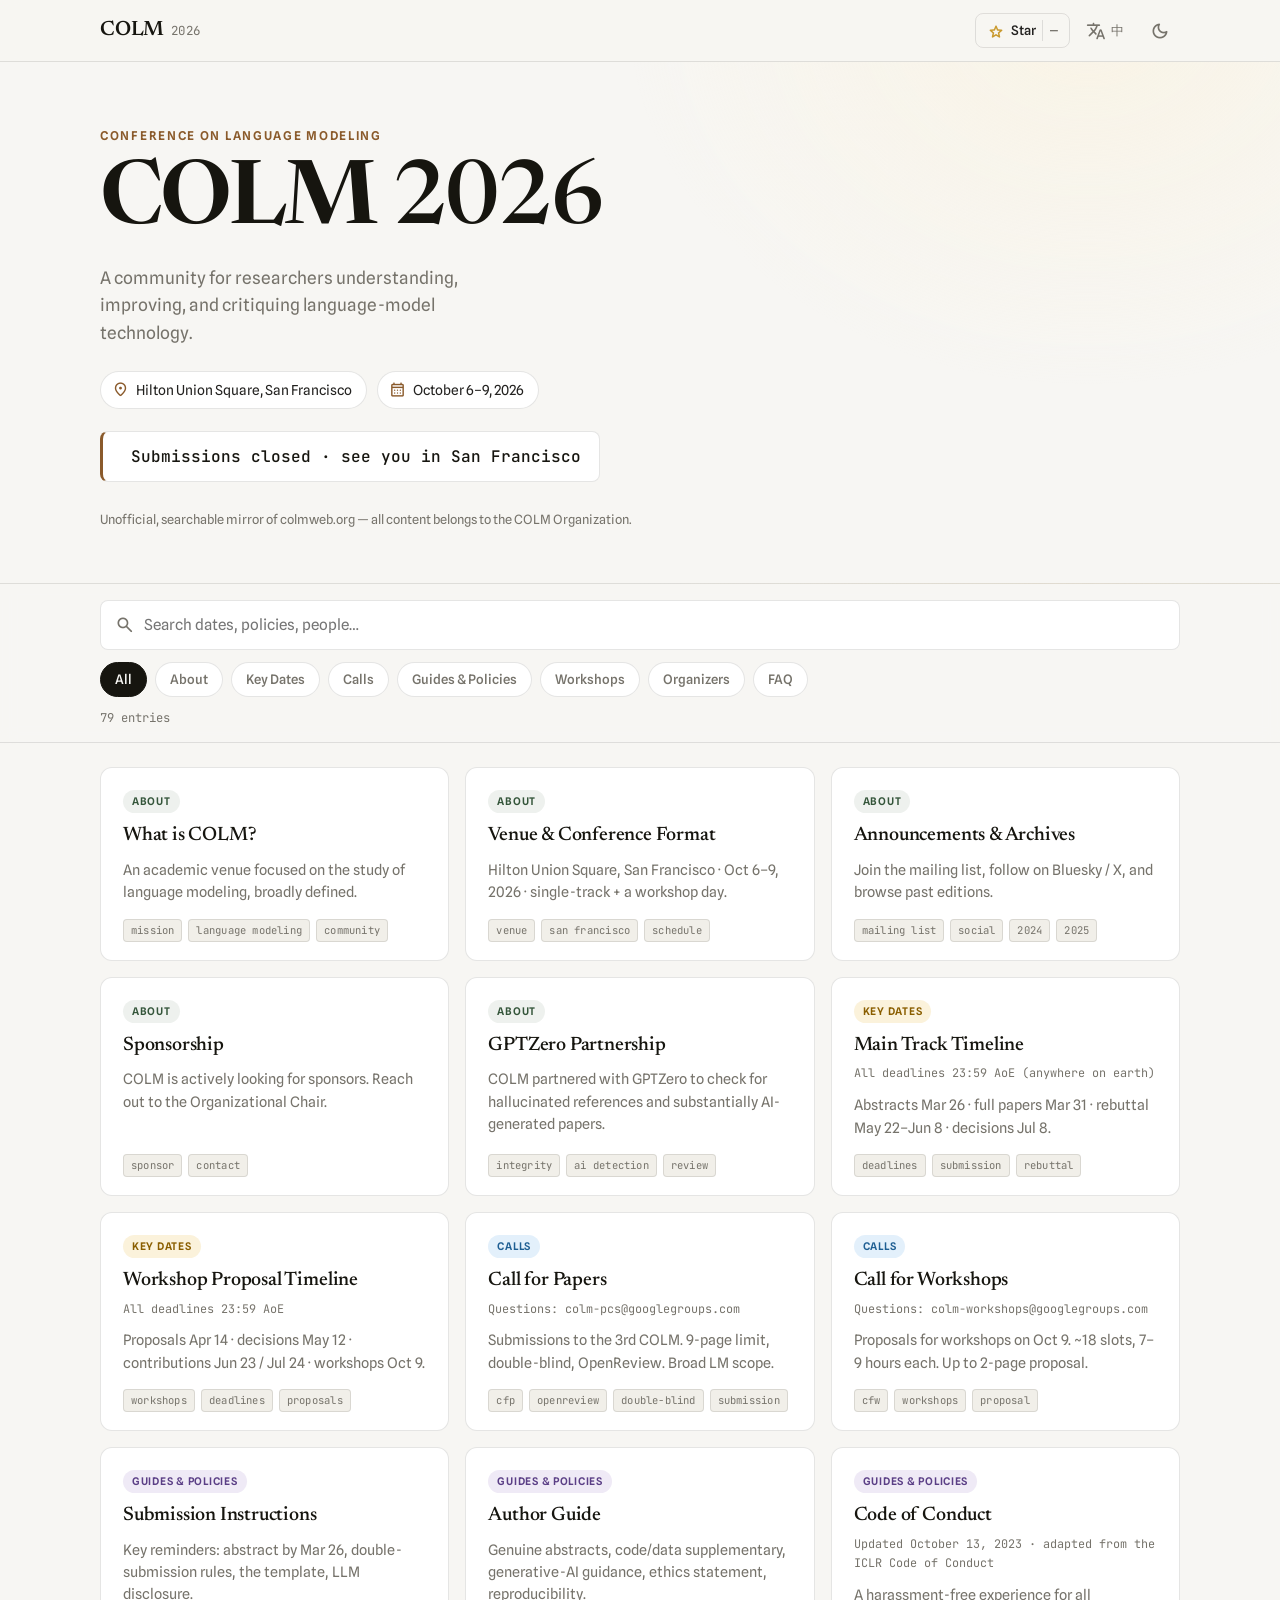
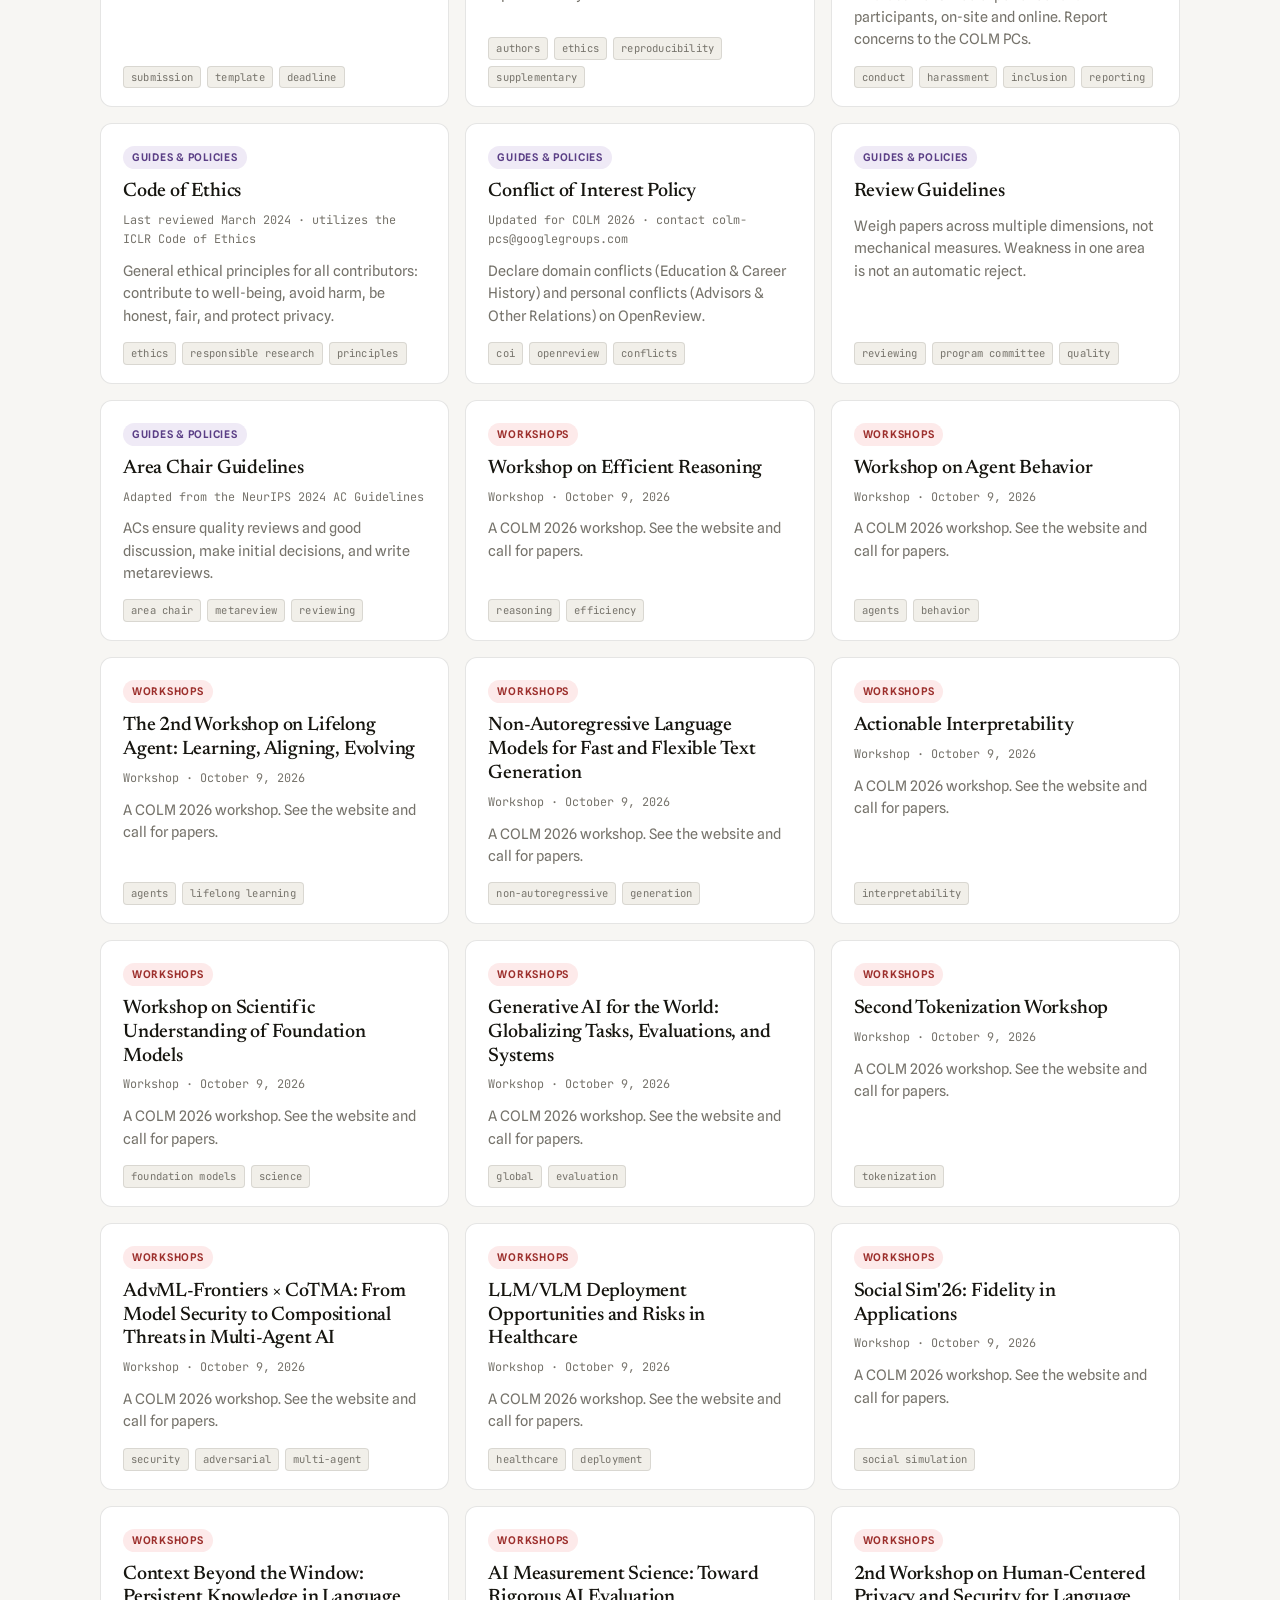
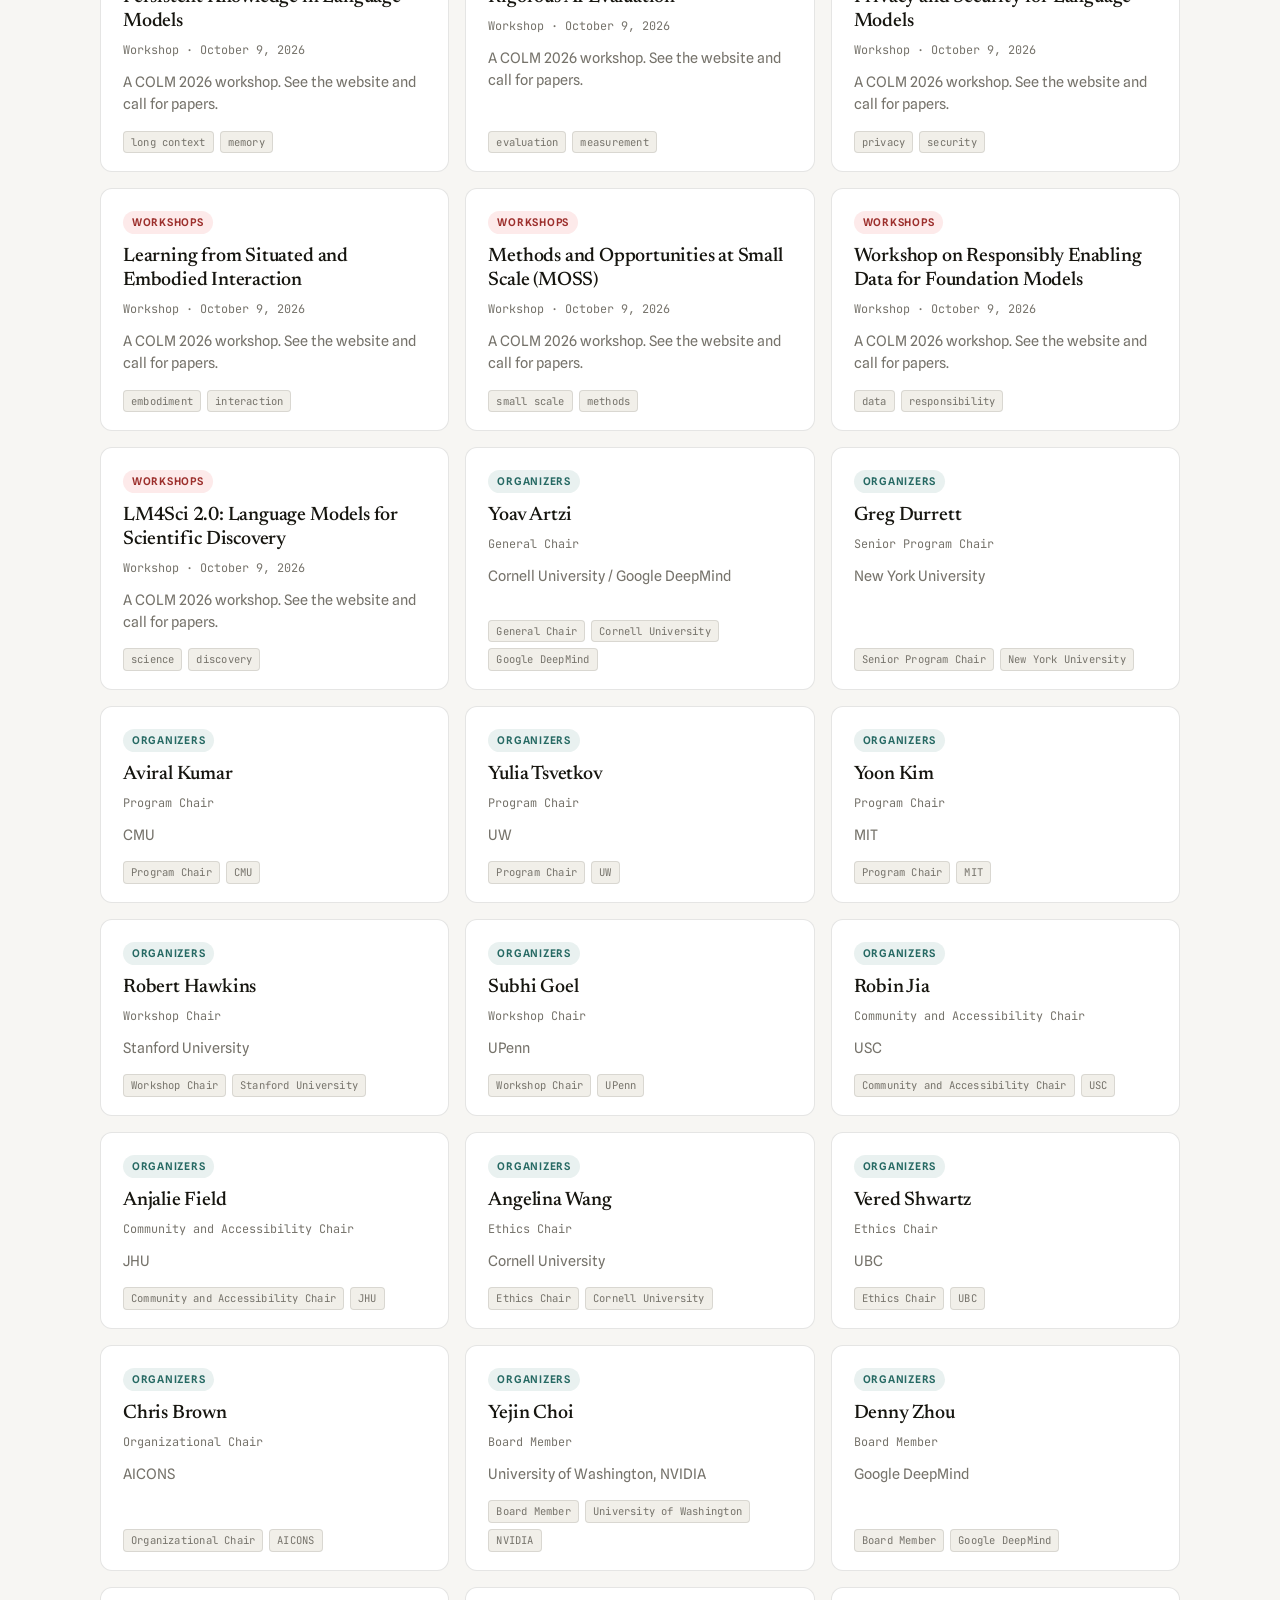
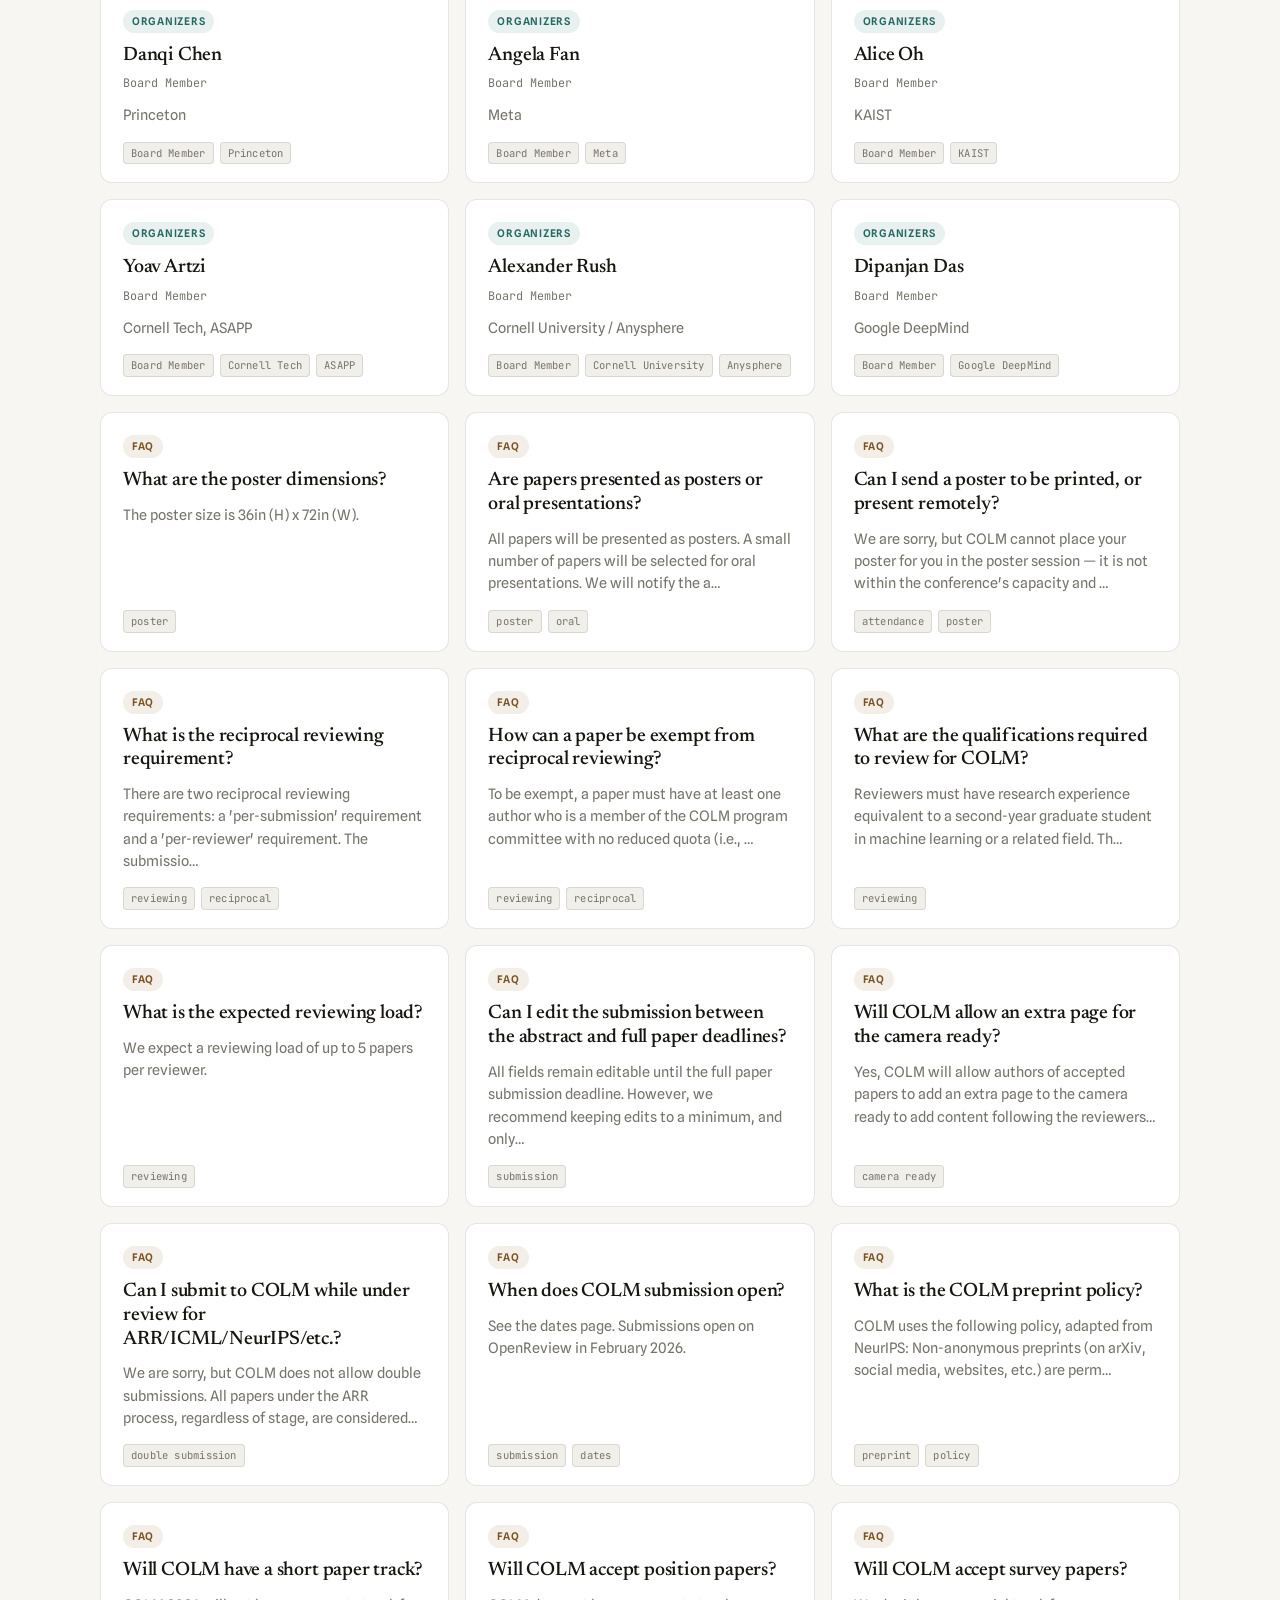
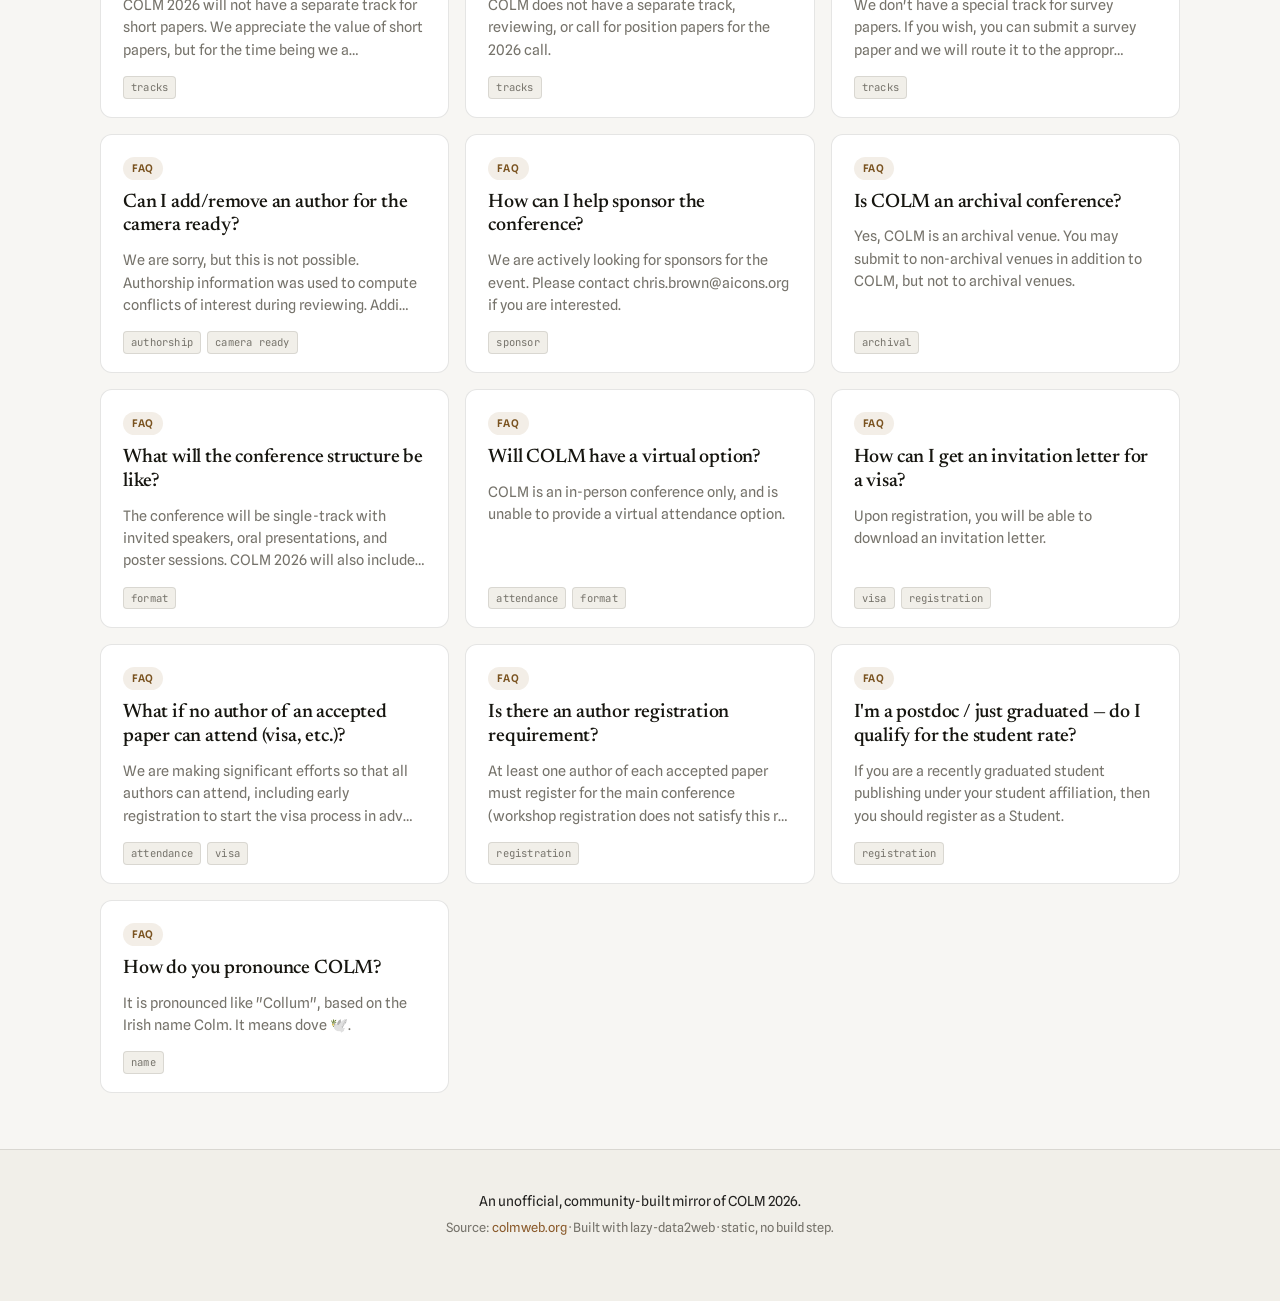
==== archive/v1/index.html @ 0e15aae6 "chore: archive v1 (gallery layout) to archive/v1/ Preserve the first build (card gallery + modal) un" ====
<!DOCTYPE html>
<html lang="en" data-theme="light">
<head>
  <meta charset="UTF-8" />
  <meta name="viewport" content="width=device-width, initial-scale=1.0" />

  <!-- ==== Primary meta ==== -->
  <title>COLM 2026 · Conference on Language Modeling</title>
  <meta name="description" content="An unofficial, searchable mirror of the Conference on Language Modeling (COLM 2026): key dates, call for papers & workshops, submission and review guidelines, code of conduct & ethics, organizers and board. San Francisco, October 6–9, 2026." />
  <link rel="canonical" href="https://tingwei161803.github.io/colm-info/" />
  <meta name="theme-color" content="#1b1b19" />

  <!-- ==== Open Graph ==== -->
  <meta property="og:type" content="website" />
  <meta property="og:title" content="COLM 2026 · Conference on Language Modeling" />
  <meta property="og:description" content="Searchable guide to COLM 2026 — dates, calls, guidelines, policies, workshops and people. San Francisco, Oct 6–9, 2026. (Unofficial mirror of colmweb.org.)" />
  <meta property="og:url" content="https://tingwei161803.github.io/colm-info/" />
  <meta property="og:image" content="https://tingwei161803.github.io/colm-info/assets/og-image.png" />

  <!-- ==== Twitter ==== -->
  <meta name="twitter:card" content="summary_large_image" />
  <meta name="twitter:title" content="COLM 2026 · Conference on Language Modeling" />
  <meta name="twitter:description" content="Searchable guide to COLM 2026 — dates, calls, guidelines, policies, workshops and people." />
  <meta name="twitter:image" content="https://tingwei161803.github.io/colm-info/assets/og-image.png" />

  <!-- ==== JSON-LD structured data ==== -->
  <script type="application/ld+json">
  {
    "@context": "https://schema.org",
    "@type": "Event",
    "name": "Conference on Language Modeling 2026 (COLM 2026)",
    "description": "Academic venue focused on the study of language modeling, broadly defined.",
    "startDate": "2026-10-06",
    "endDate": "2026-10-09",
    "eventAttendanceMode": "https://schema.org/OfflineEventAttendanceMode",
    "eventStatus": "https://schema.org/EventScheduled",
    "location": {
      "@type": "Place",
      "name": "Hilton Union Square",
      "address": "San Francisco, USA"
    },
    "url": "https://colmweb.org/",
    "sameAs": "https://colmweb.org/"
  }
  </script>

  <!-- ==== Fonts (CDN, no local files) — editorial serif + clean sans + mono ==== -->
  <link rel="preconnect" href="https://fonts.googleapis.com" />
  <link rel="preconnect" href="https://fonts.gstatic.com" crossorigin />
  <link href="https://fonts.googleapis.com/css2?family=Newsreader:ital,opsz,wght@0,6..72,400..600;1,6..72,400..500&family=Spline+Sans:wght@400;500;600&family=JetBrains+Mono:wght@400;500&display=swap" rel="stylesheet" />
  <link href="https://fonts.googleapis.com/css2?family=Material+Symbols+Rounded:opsz,wght,FILL,GRAD@24,400,0,0&display=swap" rel="stylesheet" />

  <link rel="stylesheet" href="assets/styles.css" />
</head>
<body>
  <!-- ==== App bar ==== -->
  <header class="appbar">
    <div class="appbar__inner">
      <a class="brand" href="#" aria-label="COLM 2026 home">
        <span class="brand__mark">COLM</span>
        <span class="brand__year">2026</span>
      </a>

      <div class="appbar__actions">
        <a class="gh-star" id="ghStar" href="https://github.com/tingwei161803/colm-info" target="_blank" rel="noopener"
           data-repo="tingwei161803/colm-info" aria-label="Star this project on GitHub">
          <span class="material-symbols-rounded">star</span>
          <span class="gh-star__label">Star</span>
          <span class="gh-star__count" id="ghStarCount">—</span>
        </a>

        <button class="icon-btn" id="langToggle" type="button"
                title="Language" aria-label="Toggle language / 切換語言">
          <span class="material-symbols-rounded">translate</span>
          <span class="icon-btn__txt" id="langLabel">中</span>
        </button>

        <button class="icon-btn" id="themeToggle" type="button"
                title="Theme" aria-label="Toggle theme / 切換深淺色">
          <span class="material-symbols-rounded" id="themeIcon">dark_mode</span>
        </button>
      </div>
    </div>
  </header>

  <!-- ==== Hero ==== -->
  <section class="hero">
    <div class="hero__inner">
      <p class="hero__eyebrow" data-i18n="hero.eyebrow">Conference on Language Modeling</p>
      <h1 class="hero__title"><span class="hero__title-colm">COLM</span> 2026</h1>
      <p class="hero__sub" data-i18n="hero.sub">A community for researchers understanding, improving, and critiquing language-model technology.</p>
      <div class="hero__meta">
        <span class="hero__chip"><span class="material-symbols-rounded">location_on</span><span data-i18n="hero.venue">Hilton Union Square, San Francisco</span></span>
        <span class="hero__chip"><span class="material-symbols-rounded">calendar_month</span><span data-i18n="hero.dateline">October 6–9, 2026</span></span>
      </div>
      <div class="hero__countdown" id="countdown" hidden>
        <span class="hero__countdown-label" id="countdownLabel"></span>
        <span class="hero__countdown-value" id="countdownValue"></span>
      </div>
      <p class="hero__note" data-i18n="hero.note">Unofficial, searchable mirror of colmweb.org — content belongs to the COLM Organization.</p>
    </div>
  </section>

  <!-- ==== Controls: search + filter chips ==== -->
  <section class="controls">
    <div class="controls__inner">
      <div class="search">
        <span class="material-symbols-rounded search__icon">search</span>
        <input class="search__input" id="searchInput" type="search"
               autocomplete="off" aria-label="Search / 搜尋"
               data-i18n-attr="placeholder" data-i18n="search"
               placeholder="Search dates, policies, people…" />
      </div>
      <div class="chips" id="chips" role="group" aria-label="Filters / 篩選"></div>
      <p class="count" id="count" aria-live="polite"></p>
    </div>
  </section>

  <!-- ==== Card grid ==== -->
  <main class="grid" id="grid" aria-live="polite"></main>

  <!-- Empty state -->
  <p class="empty" id="empty" hidden data-i18n="empty">No results.</p>

  <!-- ==== Detail dialog ==== -->
  <dialog class="dialog" id="dialog" aria-label="Detail">
    <div class="dialog__bar">
      <button class="icon-btn" id="navPrev" type="button" aria-label="Previous / 上一個">
        <span class="material-symbols-rounded">chevron_left</span>
      </button>
      <button class="icon-btn" id="navNext" type="button" aria-label="Next / 下一個">
        <span class="material-symbols-rounded">chevron_right</span>
      </button>
      <span class="dialog__spacer"></span>
      <button class="icon-btn" id="dialogClose" type="button" aria-label="Close / 關閉">
        <span class="material-symbols-rounded">close</span>
      </button>
    </div>
    <div class="dialog__body" id="dialogBody"></div>
  </dialog>

  <!-- ==== Footer ==== -->
  <footer class="footer">
    <p class="footer__line" data-i18n="footer.tagline">An unofficial, community-built mirror of COLM 2026.</p>
    <p class="footer__line footer__muted">
      <span data-i18n="footer.source">Source</span>:
      <a href="https://colmweb.org/" target="_blank" rel="noopener">colmweb.org</a>
      · <span data-i18n="footer.built">Built with lazy-data2web · static, no build step.</span>
    </p>
  </footer>

  <!-- ==== Scripts (order matters: data first) ==== -->
  <script src="data/data.js"></script>
  <script src="assets/app.js"></script>
</body>
</html>
---- archive/v1/assets/styles.css ----
/* =========================================================================
   COLM 2026 · lazy-data2web
   Style preset: minimalist-ui (editorial, warm monochrome) over an MD3 base.
   Pure CSS, no preprocessor, no build step.
   ========================================================================= */

/* ---- Design tokens : LIGHT (warm editorial monochrome) ---- */
:root,
[data-theme="light"] {
  --bg:                 #f7f6f3;   /* warm bone canvas            */
  --bg-tint:            #f1efe9;   /* slightly deeper bands       */
  --surface:            #ffffff;   /* cards / dialogs             */
  --surface-2:          #fbfbfa;   /* nested surfaces             */
  --ink:                #232220;   /* near-black charcoal (body)  */
  --ink-strong:         #16150f;   /* headings                    */
  --muted:              #76736b;   /* secondary text              */
  --line:               rgba(20,18,12,.11);  /* hairline borders  */
  --line-strong:        rgba(20,18,12,.18);
  --accent:             #8a5a2b;   /* warm sienna — used sparingly*/

  /* spot pastels for the 7 categories (bg / text) */
  --c-about-bg:#eef1ee; --c-about-fg:#34553a;
  --c-dates-bg:#fbf2db; --c-dates-fg:#8a5e00;
  --c-calls-bg:#e3f0fb; --c-calls-fg:#1f5f93;
  --c-guides-bg:#efeaf6; --c-guides-fg:#5b3f86;
  --c-workshops-bg:#fdeaea; --c-workshops-fg:#9c2f2c;
  --c-people-bg:#e9f1f0; --c-people-fg:#266963;
  --c-faq-bg:#f3eee7; --c-faq-fg:#7a5320;

  --shadow-hover: 0 2px 10px rgba(20,18,12,.05);

  --radius-xs: 4px;
  --radius-sm: 8px;
  --radius:    12px;
  --radius-lg: 16px;

  --font-serif: "Newsreader", Georgia, "Times New Roman", serif;
  --font-sans:  "Spline Sans", -apple-system, BlinkMacSystemFont, "Helvetica Neue", system-ui, sans-serif;
  --font-mono:  "JetBrains Mono", ui-monospace, "SF Mono", Menlo, monospace;
  --maxw: 1120px;
}

/* ---- Design tokens : DARK (warm graphite) ---- */
[data-theme="dark"] {
  --bg:                 #15140f;
  --bg-tint:            #1b1a14;
  --surface:            #1e1c16;
  --surface-2:          #232117;
  --ink:                #ece7da;
  --ink-strong:         #f6f1e6;
  --muted:              #a39d8d;
  --line:               rgba(236,231,218,.13);
  --line-strong:        rgba(236,231,218,.22);
  --accent:             #d6a468;

  --c-about-bg:#22301f; --c-about-fg:#a9d4ad;
  --c-dates-bg:#322713; --c-dates-fg:#e7c478;
  --c-calls-bg:#16293a; --c-calls-fg:#8ec5f0;
  --c-guides-bg:#272036; --c-guides-fg:#c3aae8;
  --c-workshops-bg:#3a1f1d; --c-workshops-fg:#f0a9a6;
  --c-people-bg:#16302c; --c-people-fg:#8fd5cb;
  --c-faq-bg:#2c2517; --c-faq-fg:#dfc08a;

  --shadow-hover: 0 2px 14px rgba(0,0,0,.45);
}

/* ---- Reset / base ---- */
* { box-sizing: border-box; }
html { scroll-behavior: smooth; -webkit-text-size-adjust: 100%; }
body {
  margin: 0;
  font-family: var(--font-sans);
  font-size: 16px;
  line-height: 1.6;
  background: var(--bg);
  color: var(--ink);
  -webkit-font-smoothing: antialiased;
  text-rendering: optimizeLegibility;
  transition: background .25s ease, color .25s ease;
}
a { color: inherit; text-decoration: none; }
::selection { background: var(--c-dates-bg); color: var(--ink-strong); }
.material-symbols-rounded {
  font-variation-settings: "FILL" 0, "wght" 400, "GRAD" 0, "opsz" 24;
  line-height: 1;
  user-select: none;
}

/* ---- App bar ---- */
.appbar {
  position: sticky;
  top: 0;
  z-index: 30;
  background: color-mix(in srgb, var(--bg) 86%, transparent);
  backdrop-filter: saturate(180%) blur(10px);
  -webkit-backdrop-filter: saturate(180%) blur(10px);
  border-bottom: 1px solid var(--line);
}
.appbar__inner {
  max-width: var(--maxw);
  margin: 0 auto;
  padding: 12px 20px;
  display: flex;
  align-items: center;
  gap: 12px;
}
.brand {
  display: flex;
  align-items: baseline;
  gap: 7px;
  min-width: 0;
  overflow: hidden;
}
.brand__mark {
  font-family: var(--font-serif);
  font-weight: 600;
  font-size: 1.3rem;
  letter-spacing: -.01em;
  color: var(--ink-strong);
}
.brand__year {
  font-family: var(--font-mono);
  font-size: .78rem;
  color: var(--muted);
  letter-spacing: .02em;
}
.appbar__actions {
  margin-left: auto;
  display: flex;
  align-items: center;
  gap: 6px;
  flex: 0 0 auto;
}

/* ---- Icon button ---- */
.icon-btn {
  display: inline-flex;
  align-items: center;
  gap: 5px;
  border: 1px solid transparent;
  background: transparent;
  color: var(--muted);
  border-radius: var(--radius-sm);
  padding: 7px 9px;
  cursor: pointer;
  font: inherit;
  transition: background .15s, color .15s, border-color .15s;
}
.icon-btn:hover { background: var(--bg-tint); color: var(--ink-strong); border-color: var(--line); }
.icon-btn .material-symbols-rounded { font-size: 20px; }
.icon-btn__txt { font-size: .82rem; font-weight: 500; }

/* ---- GitHub star button ---- */
.gh-star {
  display: inline-flex;
  align-items: center;
  gap: 6px;
  padding: 6px 11px;
  border: 1px solid var(--line);
  border-radius: var(--radius-sm);
  font-size: .82rem;
  font-weight: 500;
  color: var(--ink);
  transition: background .15s, border-color .15s;
}
.gh-star:hover { background: var(--bg-tint); border-color: var(--line-strong); }
.gh-star .material-symbols-rounded { color: #c99a2e; font-size: 18px; }
.gh-star__count {
  padding-left: 7px;
  border-left: 1px solid var(--line);
  color: var(--muted);
  font-family: var(--font-mono);
  font-variant-numeric: tabular-nums;
}

/* ---- Hero ---- */
.hero {
  border-bottom: 1px solid var(--line);
  background:
    radial-gradient(60% 120% at 85% -10%, color-mix(in srgb, var(--c-dates-bg) 55%, transparent), transparent 60%),
    var(--bg);
}
.hero__inner {
  max-width: var(--maxw);
  margin: 0 auto;
  padding: 64px 20px 52px;
}
.hero__eyebrow {
  margin: 0 0 14px;
  font-size: .76rem;
  font-weight: 600;
  letter-spacing: .14em;
  text-transform: uppercase;
  color: var(--accent);
}
.hero__title {
  margin: 0;
  font-family: var(--font-serif);
  font-weight: 500;
  font-size: clamp(3rem, 9vw, 5.5rem);
  line-height: .98;
  letter-spacing: -.03em;
  color: var(--ink-strong);
}
.hero__title-colm { font-weight: 600; }
.hero__sub {
  margin: 18px 0 0;
  max-width: 40ch;
  font-size: 1.08rem;
  color: var(--muted);
}
.hero__meta {
  margin-top: 24px;
  display: flex;
  flex-wrap: wrap;
  gap: 10px;
}
.hero__chip {
  display: inline-flex;
  align-items: center;
  gap: 7px;
  padding: 7px 14px 7px 11px;
  border: 1px solid var(--line);
  border-radius: 999px;
  background: var(--surface);
  font-size: .86rem;
  color: var(--ink);
}
.hero__chip .material-symbols-rounded { font-size: 17px; color: var(--accent); }
.hero__countdown {
  margin-top: 22px;
  display: inline-flex;
  align-items: baseline;
  gap: 10px;
  padding: 12px 18px;
  border: 1px solid var(--line);
  border-left: 3px solid var(--accent);
  border-radius: var(--radius-sm);
  background: var(--surface);
}
.hero__countdown-label {
  font-size: .78rem;
  letter-spacing: .04em;
  text-transform: uppercase;
  color: var(--muted);
}
.hero__countdown-value {
  font-family: var(--font-mono);
  font-size: 1rem;
  font-weight: 500;
  color: var(--ink-strong);
}
.hero__note {
  margin: 28px 0 0;
  font-size: .8rem;
  color: var(--muted);
}

/* ---- Controls : search + chips ---- */
.controls {
  position: sticky;
  top: 57px;
  z-index: 20;
  background: color-mix(in srgb, var(--bg) 92%, transparent);
  backdrop-filter: blur(8px);
  -webkit-backdrop-filter: blur(8px);
  border-bottom: 1px solid var(--line);
}
.controls__inner {
  max-width: var(--maxw);
  margin: 0 auto;
  padding: 16px 20px 14px;
  display: flex;
  flex-direction: column;
  gap: 12px;
}
.search {
  display: flex;
  align-items: center;
  gap: 9px;
  background: var(--surface);
  border: 1px solid var(--line);
  border-radius: var(--radius-sm);
  padding: 0 14px;
  transition: border-color .15s;
}
.search:focus-within { border-color: var(--line-strong); }
.search__icon { color: var(--muted); font-size: 20px; }
.search__input {
  flex: 1;
  border: none;
  background: transparent;
  color: var(--ink);
  font: inherit;
  font-size: .95rem;
  padding: 12px 0;
  outline: none;
}
.chips {
  display: flex;
  flex-wrap: wrap;
  gap: 8px;
}
.chip {
  border: 1px solid var(--line);
  background: var(--surface);
  color: var(--muted);
  border-radius: 999px;
  padding: 6px 14px;
  font: inherit;
  font-size: .82rem;
  font-weight: 500;
  cursor: pointer;
  white-space: nowrap;
  transition: background .15s, color .15s, border-color .15s;
}
.chip:hover { color: var(--ink-strong); border-color: var(--line-strong); }
.chip[aria-pressed="true"] {
  background: var(--ink-strong);
  color: var(--bg);
  border-color: var(--ink-strong);
}
.count {
  margin: 0;
  font-family: var(--font-mono);
  font-size: .76rem;
  color: var(--muted);
}

/* ---- Card grid ---- */
.grid {
  max-width: var(--maxw);
  margin: 0 auto;
  padding: 24px 20px 56px;
  display: grid;
  grid-template-columns: repeat(auto-fill, minmax(290px, 1fr));
  gap: 16px;
}
.card {
  background: var(--surface);
  border: 1px solid var(--line);
  border-radius: var(--radius);
  padding: 22px 22px 18px;
  cursor: pointer;
  display: flex;
  flex-direction: column;
  gap: 11px;
  transition: box-shadow .2s ease, transform .2s ease, border-color .2s ease;
  /* scroll-entry animation */
  opacity: 0;
  transform: translateY(12px);
}
.card.is-in { opacity: 1; transform: none; }
.card:hover { box-shadow: var(--shadow-hover); border-color: var(--line-strong); }
.card:focus-visible { outline: 2px solid var(--accent); outline-offset: 2px; }

.card__cat {
  display: inline-flex;
  align-self: flex-start;
  font-size: .66rem;
  font-weight: 600;
  letter-spacing: .07em;
  text-transform: uppercase;
  padding: 3px 9px;
  border-radius: 999px;
}
.card__title {
  margin: 0;
  font-family: var(--font-serif);
  font-size: 1.22rem;
  font-weight: 540;
  line-height: 1.22;
  letter-spacing: -.01em;
  color: var(--ink-strong);
}
.card__meta {
  margin: -4px 0 0;
  font-family: var(--font-mono);
  font-size: .74rem;
  color: var(--muted);
}
.card__summary {
  margin: 0;
  font-size: .9rem;
  line-height: 1.55;
  color: var(--muted);
}
.card__tags {
  margin-top: auto;
  padding-top: 4px;
  display: flex;
  flex-wrap: wrap;
  gap: 6px;
}
.tag {
  font-family: var(--font-mono);
  font-size: .66rem;
  letter-spacing: .02em;
  color: var(--muted);
  background: var(--bg-tint);
  border: 1px solid var(--line);
  padding: 2px 7px;
  border-radius: var(--radius-xs);
}

/* category accent on badge */
.cat-about    { background: var(--c-about-bg);    color: var(--c-about-fg); }
.cat-dates    { background: var(--c-dates-bg);    color: var(--c-dates-fg); }
.cat-calls    { background: var(--c-calls-bg);    color: var(--c-calls-fg); }
.cat-guides   { background: var(--c-guides-bg);   color: var(--c-guides-fg); }
.cat-workshops{ background: var(--c-workshops-bg);color: var(--c-workshops-fg); }
.cat-people   { background: var(--c-people-bg);   color: var(--c-people-fg); }
.cat-faq      { background: var(--c-faq-bg);      color: var(--c-faq-fg); }

.empty {
  text-align: center;
  color: var(--muted);
  padding: 56px 16px;
  font-style: italic;
  font-family: var(--font-serif);
}

/* ---- Dialog ---- */
.dialog {
  border: 1px solid var(--line);
  border-radius: var(--radius-lg);
  background: var(--surface);
  color: var(--ink);
  max-width: 680px;
  width: calc(100% - 32px);
  max-height: calc(100vh - 64px);
  padding: 0;
  box-shadow: 0 24px 60px rgba(20,18,12,.22);
  overflow: hidden;
}
.dialog::backdrop { background: rgba(20,18,12,.46); backdrop-filter: blur(2px); }
.dialog[open] { animation: dlg-in .22s cubic-bezier(.16,1,.3,1); }
@keyframes dlg-in { from { opacity: 0; transform: translateY(10px); } to { opacity: 1; transform: none; } }
.dialog__bar {
  display: flex;
  align-items: center;
  gap: 4px;
  padding: 10px 12px;
  border-bottom: 1px solid var(--line);
  position: sticky;
  top: 0;
  background: var(--surface);
  z-index: 2;
}
.dialog__spacer { flex: 1; }
.dialog__body {
  padding: 28px 30px 34px;
  overflow-y: auto;
  max-height: calc(100vh - 120px);
}

/* dialog content (rendered by app.js) */
.detail__cat {
  display: inline-flex;
  font-size: .66rem;
  font-weight: 600;
  letter-spacing: .07em;
  text-transform: uppercase;
  padding: 3px 9px;
  border-radius: 999px;
  margin-bottom: 14px;
}
.detail__title {
  margin: 0 0 4px;
  font-family: var(--font-serif);
  font-weight: 560;
  font-size: 1.7rem;
  line-height: 1.15;
  letter-spacing: -.02em;
  color: var(--ink-strong);
}
.detail__meta {
  margin: 0 0 18px;
  font-family: var(--font-mono);
  font-size: .8rem;
  color: var(--muted);
}
.detail__overview {
  margin: 0 0 8px;
  font-size: 1rem;
  line-height: 1.7;
  color: var(--ink);
}
.detail__section { margin-top: 22px; }
.detail__section h3 {
  margin: 0 0 8px;
  font-family: var(--font-serif);
  font-weight: 560;
  font-size: 1.12rem;
  color: var(--ink-strong);
}
.detail__section p { margin: 0 0 8px; line-height: 1.7; color: var(--ink); }
.detail__section ul,
.detail__section ol { margin: 6px 0 8px; padding-left: 22px; }
.detail__section li { margin: 5px 0; line-height: 1.6; color: var(--ink); }

/* timeline (dates) */
.timeline { list-style: none; margin: 8px 0 0; padding: 0; }
.timeline li {
  display: grid;
  grid-template-columns: minmax(150px, max-content) 1fr;
  gap: 14px;
  padding: 12px 0;
  border-top: 1px solid var(--line);
  align-items: baseline;
}
.timeline li:last-child { border-bottom: 1px solid var(--line); }
.timeline__date {
  font-family: var(--font-mono);
  font-size: .82rem;
  font-weight: 500;
  color: var(--accent);
}
.timeline__label { color: var(--ink); }
.timeline li.is-past .timeline__date { color: var(--muted); text-decoration: line-through; }
.timeline li.is-next {
  background: var(--bg-tint);
  margin: 0 -12px;
  padding: 12px;
  border-radius: var(--radius-sm);
  border-top-color: transparent;
}

/* links list */
.detail__links { margin: 22px 0 0; display: flex; flex-direction: column; gap: 8px; }
.detail__link {
  display: inline-flex;
  align-items: center;
  gap: 8px;
  padding: 10px 14px;
  border: 1px solid var(--line);
  border-radius: var(--radius-sm);
  background: var(--surface-2);
  color: var(--ink);
  font-size: .9rem;
  transition: border-color .15s, background .15s;
}
.detail__link:hover { border-color: var(--line-strong); background: var(--bg-tint); }
.detail__link .material-symbols-rounded { font-size: 18px; color: var(--accent); }
.detail__link span.detail__link-txt { flex: 1; min-width: 0; overflow: hidden; text-overflow: ellipsis; white-space: nowrap; }

.detail__note {
  margin-top: 24px;
  padding: 12px 14px;
  border-left: 3px solid var(--line-strong);
  background: var(--bg-tint);
  border-radius: 0 var(--radius-sm) var(--radius-sm) 0;
  font-size: .84rem;
  color: var(--muted);
}

/* ---- Footer ---- */
.footer {
  text-align: center;
  padding: 40px 20px 56px;
  border-top: 1px solid var(--line);
  background: var(--bg-tint);
}
.footer__line { margin: 0 0 6px; font-size: .86rem; color: var(--ink); }
.footer__muted { color: var(--muted); font-size: .8rem; }
.footer a { color: var(--accent); border-bottom: 1px solid transparent; transition: border-color .15s; }
.footer a:hover { border-bottom-color: var(--accent); }

/* ---- Reduced motion ---- */
@media (prefers-reduced-motion: reduce) {
  * { scroll-behavior: auto; }
  .card { opacity: 1; transform: none; transition: none; }
  .dialog[open] { animation: none; }
}

/* ---- Responsive ---- */
@media (max-width: 600px) {
  .hero__inner { padding: 44px 20px 40px; }
  .grid { grid-template-columns: 1fr; padding: 20px 16px 48px; }
  .gh-star__label { display: none; }
  .controls { top: 57px; }
  .dialog__body { padding: 22px 20px 28px; }
  .timeline li { grid-template-columns: 1fr; gap: 2px; }
}
@media (min-width: 1000px) {
  .grid { grid-template-columns: repeat(auto-fill, minmax(300px, 1fr)); }
}
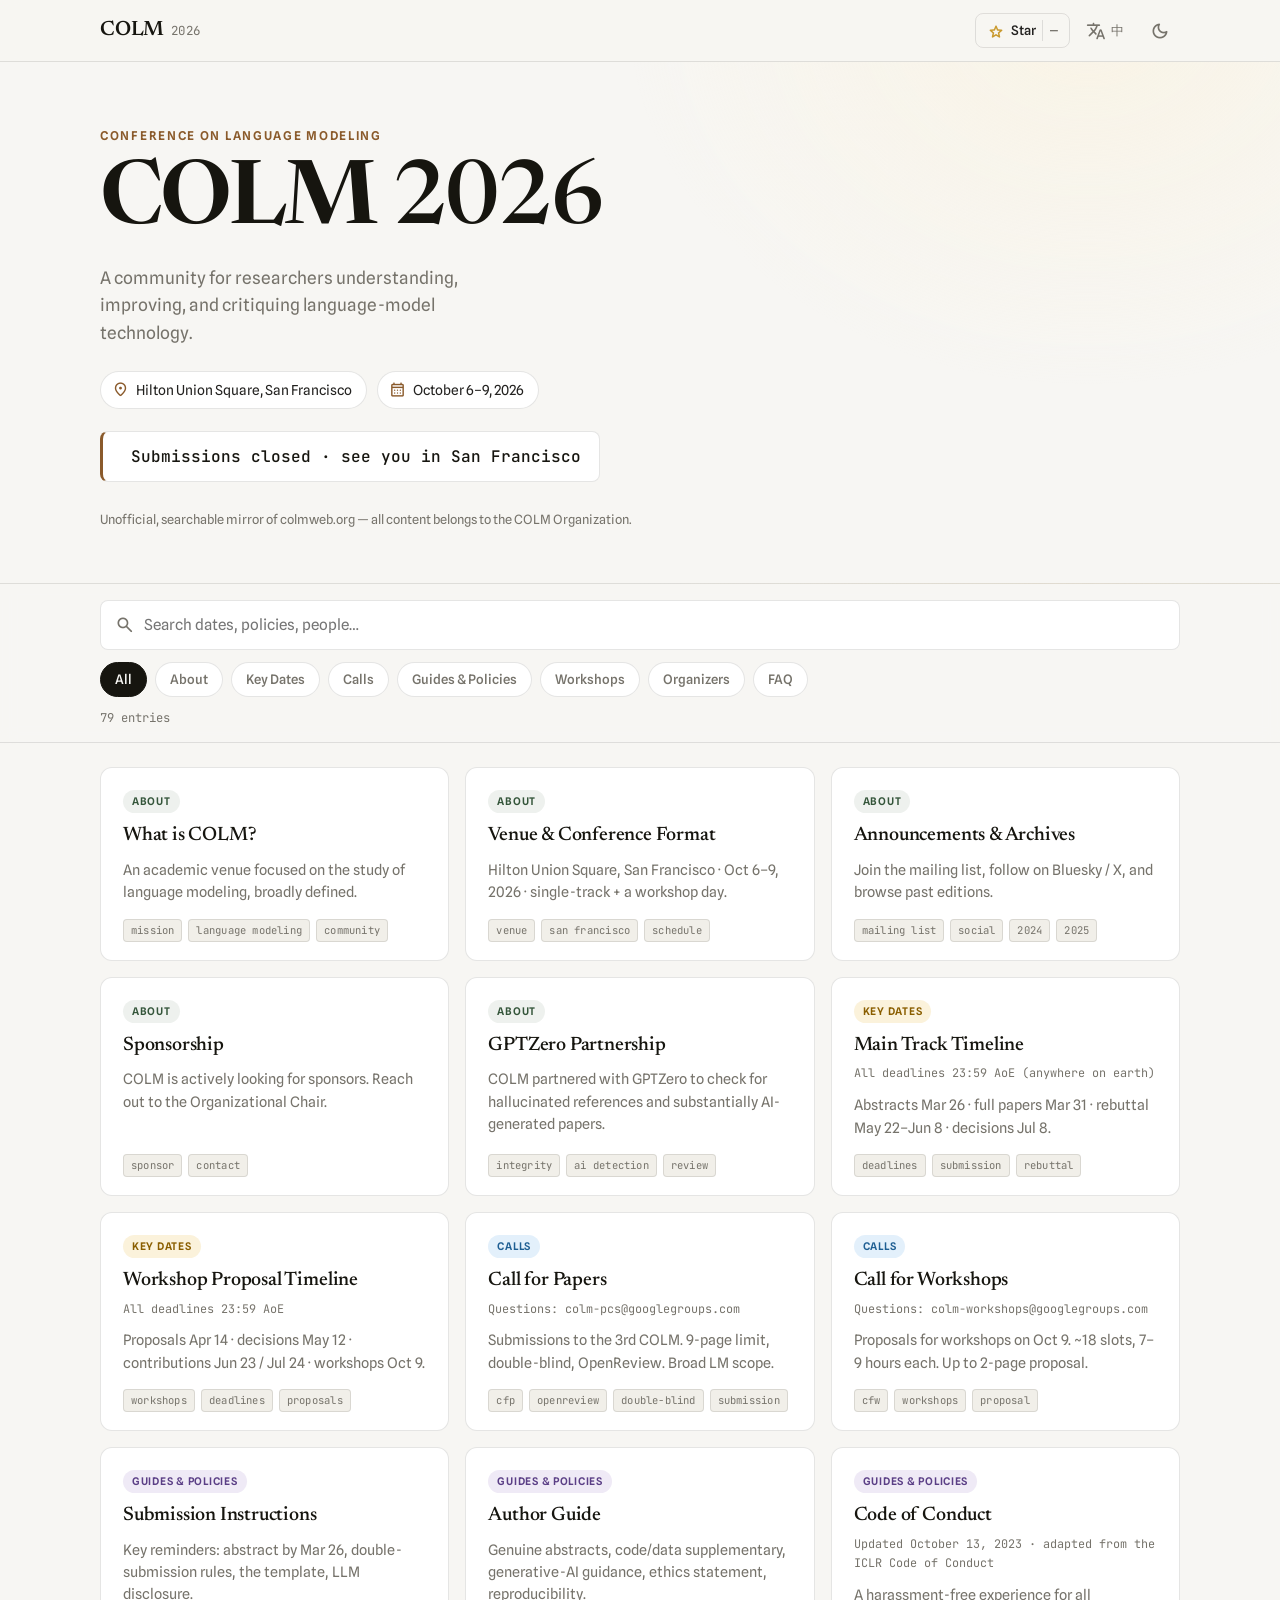
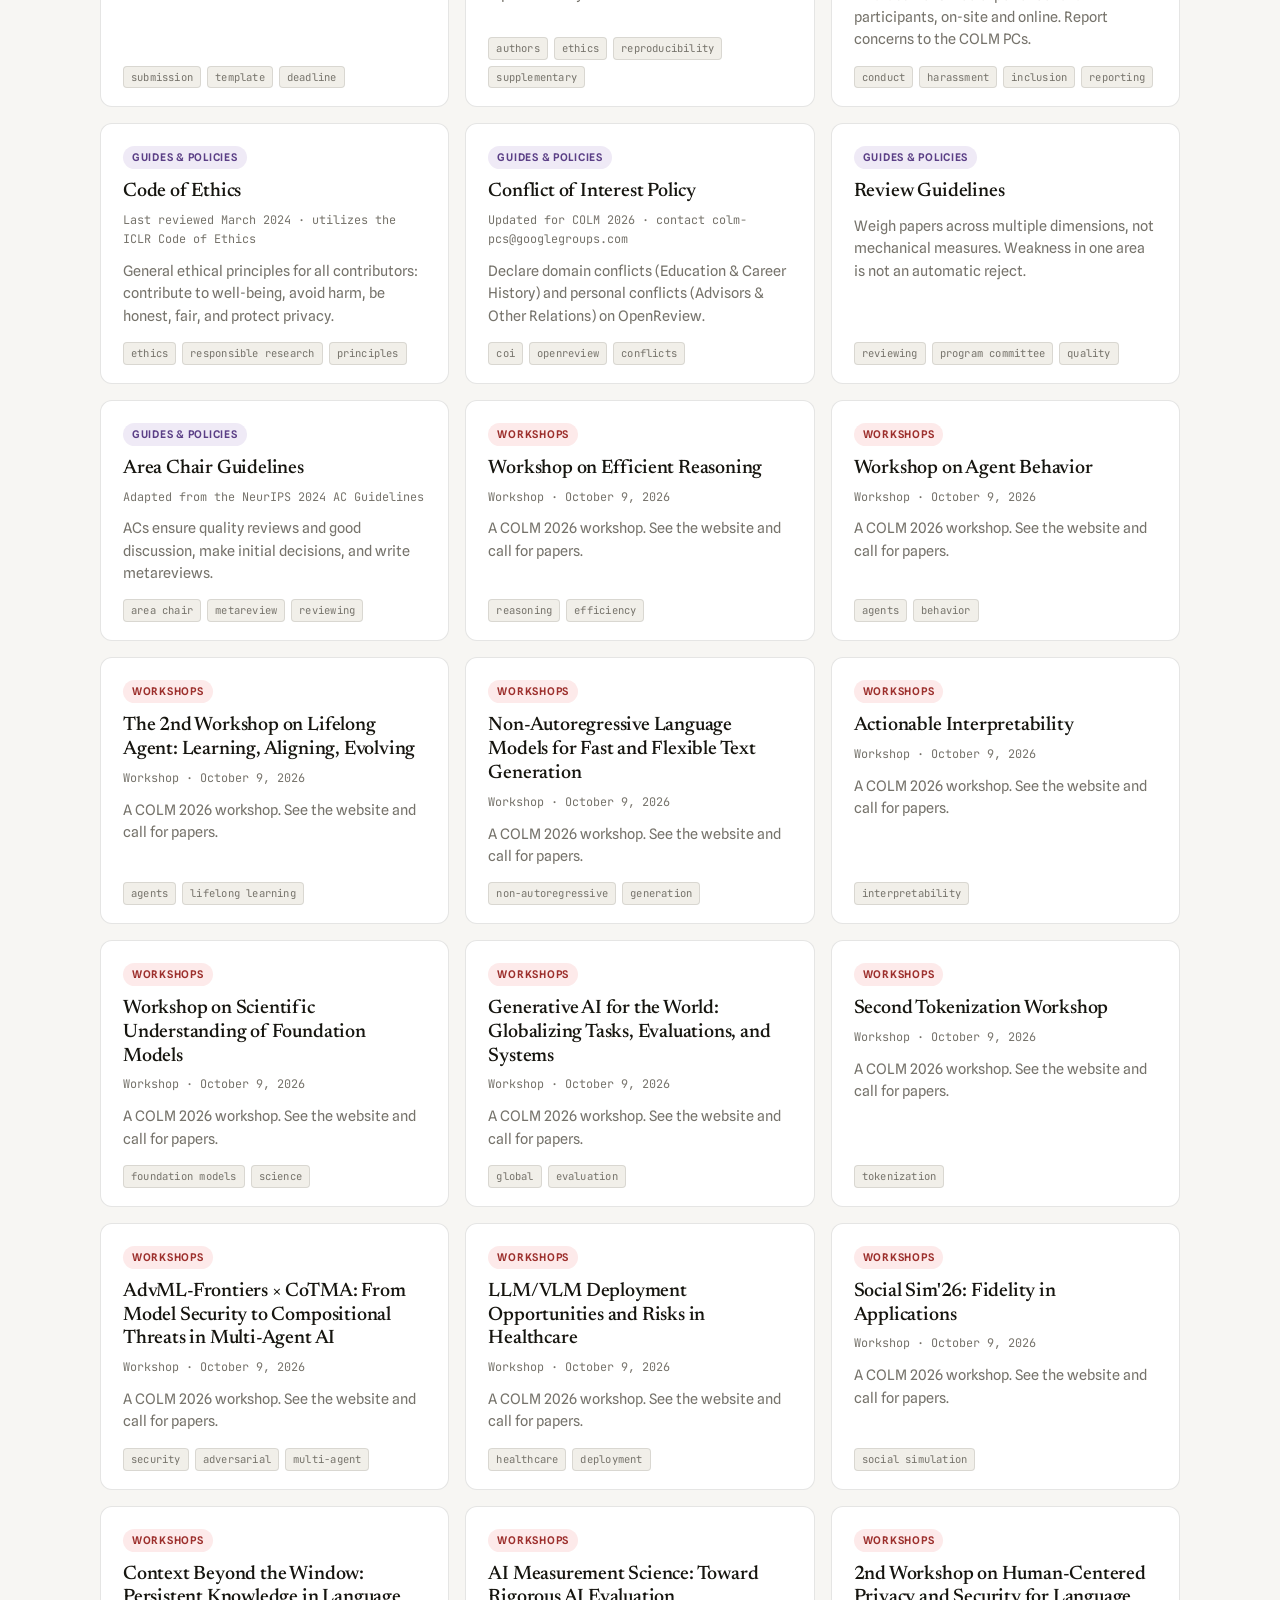
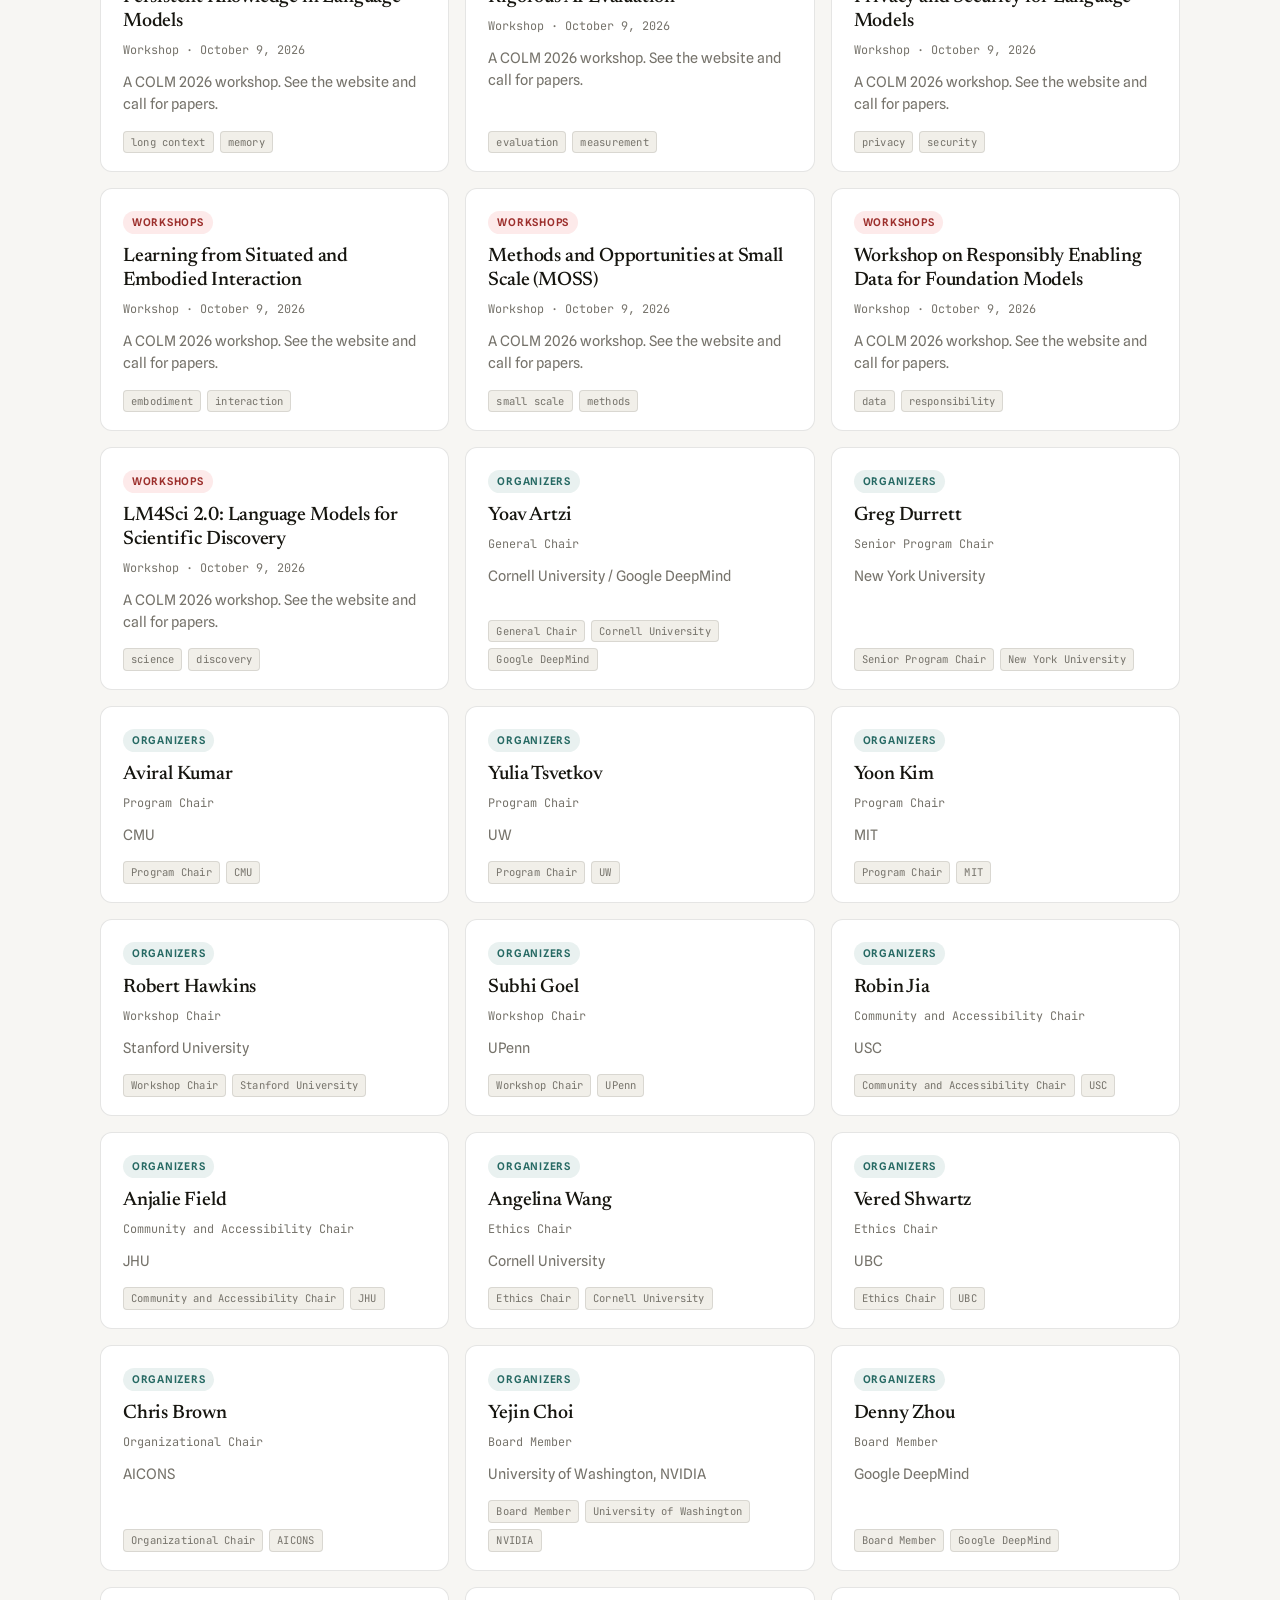
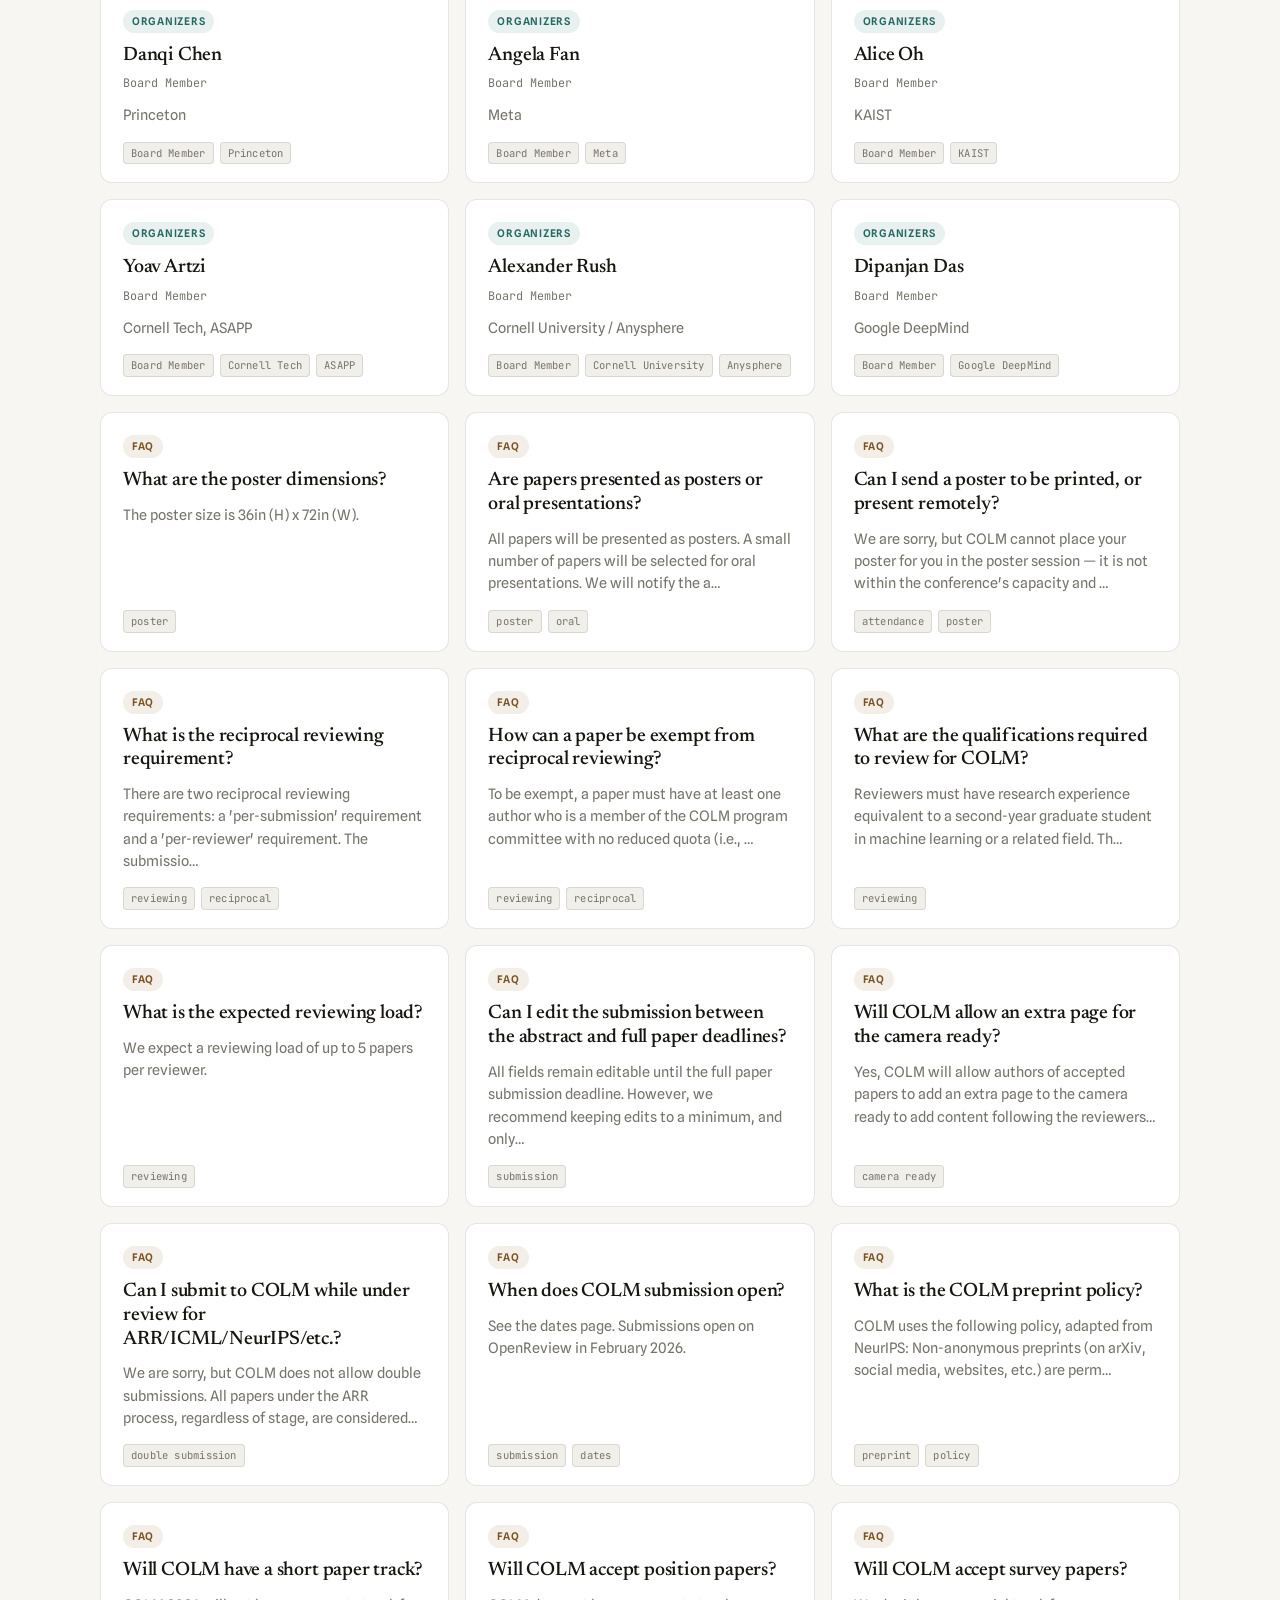
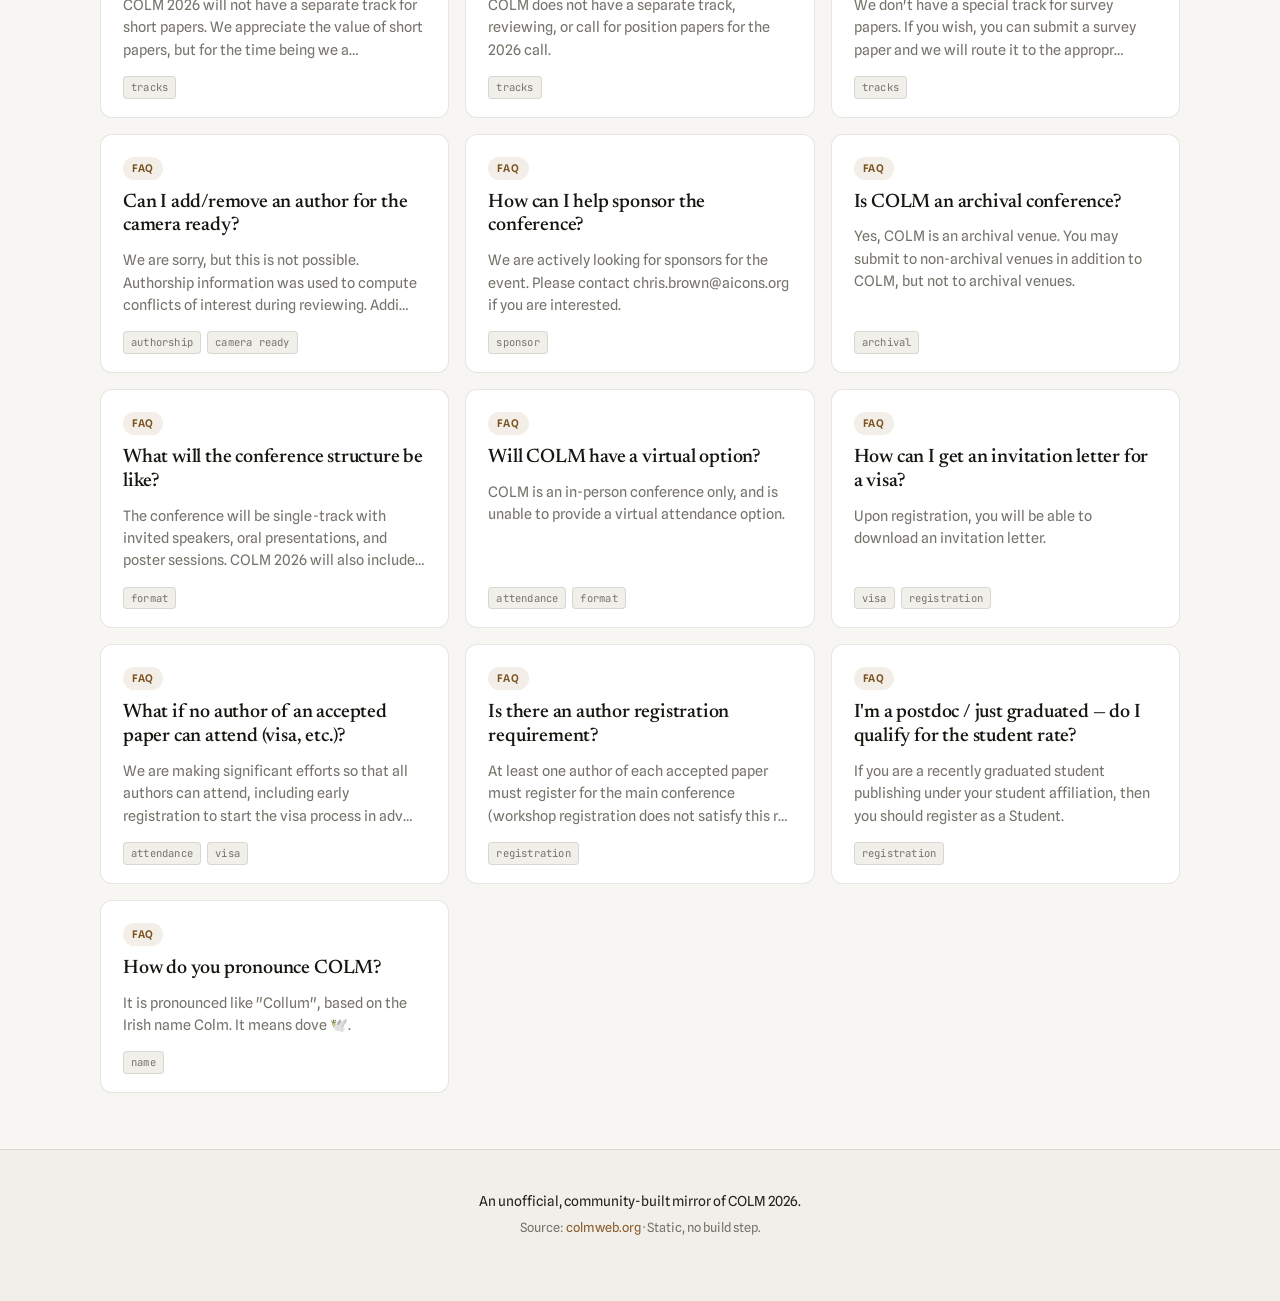
==== commit 2cea5a7a: "feat: 補齊 SEO 靜態內容與 sitemap/robots 主站與封存版本(v1、v2)的內容原本都是原始 HTML 空白、靠前端 JS 在瀏覽器端注入, 搜尋引擎第一波抓取只看得到空白頁。站" ====
--- a/archive/v1/index.html
+++ b/archive/v1/index.html
@@ -1,20 +1,29 @@
 <!DOCTYPE html>
 <html lang="en" data-theme="light">
 <head>
+  <!-- ==== Google Analytics 4 (Measurement ID: G-55QL75DCKR) ==== -->
+  <script async src="https://www.googletagmanager.com/gtag/js?id=G-55QL75DCKR"></script>
+  <script>
+    window.dataLayer = window.dataLayer || [];
+    function gtag(){ dataLayer.push(arguments); }
+    gtag('js', new Date());
+    gtag('config', 'G-55QL75DCKR');
+  </script>
+
   <meta charset="UTF-8" />
   <meta name="viewport" content="width=device-width, initial-scale=1.0" />
 
   <!-- ==== Primary meta ==== -->
   <title>COLM 2026 · Conference on Language Modeling</title>
   <meta name="description" content="An unofficial, searchable mirror of the Conference on Language Modeling (COLM 2026): key dates, call for papers & workshops, submission and review guidelines, code of conduct & ethics, organizers and board. San Francisco, October 6–9, 2026." />
-  <link rel="canonical" href="https://tingwei161803.github.io/colm-info/" />
+  <link rel="canonical" href="https://colm-info.peteraim.com/archive/v1/" />
   <meta name="theme-color" content="#1b1b19" />
 
   <!-- ==== Open Graph ==== -->
   <meta property="og:type" content="website" />
   <meta property="og:title" content="COLM 2026 · Conference on Language Modeling" />
   <meta property="og:description" content="Searchable guide to COLM 2026 — dates, calls, guidelines, policies, workshops and people. San Francisco, Oct 6–9, 2026. (Unofficial mirror of colmweb.org.)" />
-  <meta property="og:url" content="https://tingwei161803.github.io/colm-info/" />
+  <meta property="og:url" content="https://colm-info.peteraim.com/archive/v1/" />
   <meta property="og:image" content="https://tingwei161803.github.io/colm-info/assets/og-image.png" />
 
   <!-- ==== Twitter ==== -->
@@ -117,7 +126,9 @@
   </section>
 
   <!-- ==== Card grid ==== -->
-  <main class="grid" id="grid" aria-live="polite"></main>
+  <main class="grid" id="grid" aria-live="polite">
+<article class="card" tabindex="0" data-slug="about-colm" style="--index: 0;"><span class="card__cat cat-about">About</span><h3 class="card__title">What is COLM?</h3><p class="card__summary">An academic venue focused on the study of language modeling, broadly defined.</p><div class="card__tags"><span class="tag">mission</span><span class="tag">language modeling</span><span class="tag">community</span></div></article><article class="card" tabindex="0" data-slug="venue-and-format" style="--index: 1;"><span class="card__cat cat-about">About</span><h3 class="card__title">Venue &amp; Conference Format</h3><p class="card__summary">Hilton Union Square, San Francisco · Oct 6–9, 2026 · single-track + a workshop day.</p><div class="card__tags"><span class="tag">venue</span><span class="tag">san francisco</span><span class="tag">schedule</span></div></article><article class="card" tabindex="0" data-slug="stay-connected" style="--index: 2;"><span class="card__cat cat-about">About</span><h3 class="card__title">Announcements &amp; Archives</h3><p class="card__summary">Join the mailing list, follow on Bluesky / X, and browse past editions.</p><div class="card__tags"><span class="tag">mailing list</span><span class="tag">social</span><span class="tag">2024</span><span class="tag">2025</span></div></article><article class="card" tabindex="0" data-slug="sponsorship" style="--index: 3;"><span class="card__cat cat-about">About</span><h3 class="card__title">Sponsorship</h3><p class="card__summary">COLM is actively looking for sponsors. Reach out to the Organizational Chair.</p><div class="card__tags"><span class="tag">sponsor</span><span class="tag">contact</span></div></article><article class="card" tabindex="0" data-slug="gptzero-partnership" style="--index: 4;"><span class="card__cat cat-about">About</span><h3 class="card__title">GPTZero Partnership</h3><p class="card__summary">COLM partnered with GPTZero to check for hallucinated references and substantially AI-generated papers.</p><div class="card__tags"><span class="tag">integrity</span><span class="tag">ai detection</span><span class="tag">review</span></div></article><article class="card" tabindex="0" data-slug="main-track-timeline" style="--index: 5;"><span class="card__cat cat-dates">Key Dates</span><h3 class="card__title">Main Track Timeline</h3><p class="card__meta">All deadlines 23:59 AoE (anywhere on earth)</p><p class="card__summary">Abstracts Mar 26 · full papers Mar 31 · rebuttal May 22–Jun 8 · decisions Jul 8.</p><div class="card__tags"><span class="tag">deadlines</span><span class="tag">submission</span><span class="tag">rebuttal</span></div></article><article class="card" tabindex="0" data-slug="workshop-timeline" style="--index: 6;"><span class="card__cat cat-dates">Key Dates</span><h3 class="card__title">Workshop Proposal Timeline</h3><p class="card__meta">All deadlines 23:59 AoE</p><p class="card__summary">Proposals Apr 14 · decisions May 12 · contributions Jun 23 / Jul 24 · workshops Oct 9.</p><div class="card__tags"><span class="tag">workshops</span><span class="tag">deadlines</span><span class="tag">proposals</span></div></article><article class="card" tabindex="0" data-slug="call-for-papers" style="--index: 7;"><span class="card__cat cat-calls">Calls</span><h3 class="card__title">Call for Papers</h3><p class="card__meta">Questions: colm-pcs@googlegroups.com</p><p class="card__summary">Submissions to the 3rd COLM. 9-page limit, double-blind, OpenReview. Broad LM scope.</p><div class="card__tags"><span class="tag">cfp</span><span class="tag">openreview</span><span class="tag">double-blind</span><span class="tag">submission</span></div></article><article class="card" tabindex="0" data-slug="call-for-workshops" style="--index: 8;"><span class="card__cat cat-calls">Calls</span><h3 class="card__title">Call for Workshops</h3><p class="card__meta">Questions: colm-workshops@googlegroups.com</p><p class="card__summary">Proposals for workshops on Oct 9. ~18 slots, 7–9 hours each. Up to 2-page proposal.</p><div class="card__tags"><span class="tag">cfw</span><span class="tag">workshops</span><span class="tag">proposal</span></div></article><article class="card" tabindex="0" data-slug="submission-instructions" style="--index: 9;"><span class="card__cat cat-guides">Guides &amp; Policies</span><h3 class="card__title">Submission Instructions</h3><p class="card__summary">Key reminders: abstract by Mar 26, double-submission rules, the template, LLM disclosure.</p><div class="card__tags"><span class="tag">submission</span><span class="tag">template</span><span class="tag">deadline</span></div></article><article class="card" tabindex="0" data-slug="author-guide" style="--index: 10;"><span class="card__cat cat-guides">Guides &amp; Policies</span><h3 class="card__title">Author Guide</h3><p class="card__summary">Genuine abstracts, code/data supplementary, generative-AI guidance, ethics statement, reproducibility.</p><div class="card__tags"><span class="tag">authors</span><span class="tag">ethics</span><span class="tag">reproducibility</span><span class="tag">supplementary</span></div></article><article class="card" tabindex="0" data-slug="code-of-conduct" style="--index: 11;"><span class="card__cat cat-guides">Guides &amp; Policies</span><h3 class="card__title">Code of Conduct</h3><p class="card__meta">Updated October 13, 2023 · adapted from the ICLR Code of Conduct</p><p class="card__summary">A harassment-free experience for all participants, on-site and online. Report concerns to the COLM PCs.</p><div class="card__tags"><span class="tag">conduct</span><span class="tag">harassment</span><span class="tag">inclusion</span><span class="tag">reporting</span></div></article><article class="card" tabindex="0" data-slug="code-of-ethics" style="--index: 12;"><span class="card__cat cat-guides">Guides &amp; Policies</span><h3 class="card__title">Code of Ethics</h3><p class="card__meta">Last reviewed March 2024 · utilizes the ICLR Code of Ethics</p><p class="card__summary">General ethical principles for all contributors: contribute to well-being, avoid harm, be honest, fair, and protect privacy.</p><div class="card__tags"><span class="tag">ethics</span><span class="tag">responsible research</span><span class="tag">principles</span></div></article><article class="card" tabindex="0" data-slug="conflict-of-interest-policy" style="--index: 13;"><span class="card__cat cat-guides">Guides &amp; Policies</span><h3 class="card__title">Conflict of Interest Policy</h3><p class="card__meta">Updated for COLM 2026 · contact colm-pcs@googlegroups.com</p><p class="card__summary">Declare domain conflicts (Education &amp; Career History) and personal conflicts (Advisors &amp; Other Relations) on OpenReview.</p><div class="card__tags"><span class="tag">coi</span><span class="tag">openreview</span><span class="tag">conflicts</span></div></article><article class="card" tabindex="0" data-slug="review-guidelines" style="--index: 14;"><span class="card__cat cat-guides">Guides &amp; Policies</span><h3 class="card__title">Review Guidelines</h3><p class="card__summary">Weigh papers across multiple dimensions, not mechanical measures. Weakness in one area is not an automatic reject.</p><div class="card__tags"><span class="tag">reviewing</span><span class="tag">program committee</span><span class="tag">quality</span></div></article><article class="card" tabindex="0" data-slug="ac-guidelines" style="--index: 15;"><span class="card__cat cat-guides">Guides &amp; Policies</span><h3 class="card__title">Area Chair Guidelines</h3><p class="card__meta">Adapted from the NeurIPS 2024 AC Guidelines</p><p class="card__summary">ACs ensure quality reviews and good discussion, make initial decisions, and write metareviews.</p><div class="card__tags"><span class="tag">area chair</span><span class="tag">metareview</span><span class="tag">reviewing</span></div></article><article class="card" tabindex="0" data-slug="ws-efficient-reasoning" style="--index: 16;"><span class="card__cat cat-workshops">Workshops</span><h3 class="card__title">Workshop on Efficient Reasoning</h3><p class="card__meta">Workshop · October 9, 2026</p><p class="card__summary">A COLM 2026 workshop. See the website and call for papers.</p><div class="card__tags"><span class="tag">reasoning</span><span class="tag">efficiency</span></div></article><article class="card" tabindex="0" data-slug="ws-agent-behavior" style="--index: 17;"><span class="card__cat cat-workshops">Workshops</span><h3 class="card__title">Workshop on Agent Behavior</h3><p class="card__meta">Workshop · October 9, 2026</p><p class="card__summary">A COLM 2026 workshop. See the website and call for papers.</p><div class="card__tags"><span class="tag">agents</span><span class="tag">behavior</span></div></article><article class="card" tabindex="0" data-slug="ws-lifelong-agent" style="--index: 18;"><span class="card__cat cat-workshops">Workshops</span><h3 class="card__title">The 2nd Workshop on Lifelong Agent: Learning, Aligning, Evolving</h3><p class="card__meta">Workshop · October 9, 2026</p><p class="card__summary">A COLM 2026 workshop. See the website and call for papers.</p><div class="card__tags"><span class="tag">agents</span><span class="tag">lifelong learning</span></div></article><article class="card" tabindex="0" data-slug="ws-nonar-lm" style="--index: 19;"><span class="card__cat cat-workshops">Workshops</span><h3 class="card__title">Non-Autoregressive Language Models for Fast and Flexible Text Generation</h3><p class="card__meta">Workshop · October 9, 2026</p><p class="card__summary">A COLM 2026 workshop. See the website and call for papers.</p><div class="card__tags"><span class="tag">non-autoregressive</span><span class="tag">generation</span></div></article><article class="card" tabindex="0" data-slug="ws-actionable-interp" style="--index: 20;"><span class="card__cat cat-workshops">Workshops</span><h3 class="card__title">Actionable Interpretability</h3><p class="card__meta">Workshop · October 9, 2026</p><p class="card__summary">A COLM 2026 workshop. See the website and call for papers.</p><div class="card__tags"><span class="tag">interpretability</span></div></article><article class="card" tabindex="0" data-slug="ws-science-fm" style="--index: 21;"><span class="card__cat cat-workshops">Workshops</span><h3 class="card__title">Workshop on Scientific Understanding of Foundation Models</h3><p class="card__meta">Workshop · October 9, 2026</p><p class="card__summary">A COLM 2026 workshop. See the website and call for papers.</p><div class="card__tags"><span class="tag">foundation models</span><span class="tag">science</span></div></article><article class="card" tabindex="0" data-slug="ws-genai4world" style="--index: 22;"><span class="card__cat cat-workshops">Workshops</span><h3 class="card__title">Generative AI for the World: Globalizing Tasks, Evaluations, and Systems</h3><p class="card__meta">Workshop · October 9, 2026</p><p class="card__summary">A COLM 2026 workshop. See the website and call for papers.</p><div class="card__tags"><span class="tag">global</span><span class="tag">evaluation</span></div></article><article class="card" tabindex="0" data-slug="ws-tokenization" style="--index: 23;"><span class="card__cat cat-workshops">Workshops</span><h3 class="card__title">Second Tokenization Workshop</h3><p class="card__meta">Workshop · October 9, 2026</p><p class="card__summary">A COLM 2026 workshop. See the website and call for papers.</p><div class="card__tags"><span class="tag">tokenization</span></div></article><article class="card" tabindex="0" data-slug="ws-advml-cotma" style="--index: 24;"><span class="card__cat cat-workshops">Workshops</span><h3 class="card__title">AdvML-Frontiers × CoTMA: From Model Security to Compositional Threats in Multi-Agent AI</h3><p class="card__meta">Workshop · October 9, 2026</p><p class="card__summary">A COLM 2026 workshop. See the website and call for papers.</p><div class="card__tags"><span class="tag">security</span><span class="tag">adversarial</span><span class="tag">multi-agent</span></div></article><article class="card" tabindex="0" data-slug="ws-daih-healthcare" style="--index: 25;"><span class="card__cat cat-workshops">Workshops</span><h3 class="card__title">LLM/VLM Deployment Opportunities and Risks in Healthcare</h3><p class="card__meta">Workshop · October 9, 2026</p><p class="card__summary">A COLM 2026 workshop. See the website and call for papers.</p><div class="card__tags"><span class="tag">healthcare</span><span class="tag">deployment</span></div></article><article class="card" tabindex="0" data-slug="ws-social-sim" style="--index: 26;"><span class="card__cat cat-workshops">Workshops</span><h3 class="card__title">Social Sim'26: Fidelity in Applications</h3><p class="card__meta">Workshop · October 9, 2026</p><p class="card__summary">A COLM 2026 workshop. See the website and call for papers.</p><div class="card__tags"><span class="tag">social simulation</span></div></article><article class="card" tabindex="0" data-slug="ws-context-window" style="--index: 27;"><span class="card__cat cat-workshops">Workshops</span><h3 class="card__title">Context Beyond the Window: Persistent Knowledge in Language Models</h3><p class="card__meta">Workshop · October 9, 2026</p><p class="card__summary">A COLM 2026 workshop. See the website and call for papers.</p><div class="card__tags"><span class="tag">long context</span><span class="tag">memory</span></div></article><article class="card" tabindex="0" data-slug="ws-ai-measurement" style="--index: 28;"><span class="card__cat cat-workshops">Workshops</span><h3 class="card__title">AI Measurement Science: Toward Rigorous AI Evaluation</h3><p class="card__meta">Workshop · October 9, 2026</p><p class="card__summary">A COLM 2026 workshop. See the website and call for papers.</p><div class="card__tags"><span class="tag">evaluation</span><span class="tag">measurement</span></div></article><article class="card" tabindex="0" data-slug="ws-haips-privacy" style="--index: 29;"><span class="card__cat cat-workshops">Workshops</span><h3 class="card__title">2nd Workshop on Human-Centered Privacy and Security for Language Models</h3><p class="card__meta">Workshop · October 9, 2026</p><p class="card__summary">A COLM 2026 workshop. See the website and call for papers.</p><div class="card__tags"><span class="tag">privacy</span><span class="tag">security</span></div></article><article class="card" tabindex="0" data-slug="ws-situated-embodied" style="--index: 30;"><span class="card__cat cat-workshops">Workshops</span><h3 class="card__title">Learning from Situated and Embodied Interaction</h3><p class="card__meta">Workshop · October 9, 2026</p><p class="card__summary">A COLM 2026 workshop. See the website and call for papers.</p><div class="card__tags"><span class="tag">embodiment</span><span class="tag">interaction</span></div></article><article class="card" tabindex="0" data-slug="ws-moss-small-scale" style="--index: 31;"><span class="card__cat cat-workshops">Workshops</span><h3 class="card__title">Methods and Opportunities at Small Scale (MOSS)</h3><p class="card__meta">Workshop · October 9, 2026</p><p class="card__summary">A COLM 2026 workshop. See the website and call for papers.</p><div class="card__tags"><span class="tag">small scale</span><span class="tag">methods</span></div></article><article class="card" tabindex="0" data-slug="ws-redata" style="--index: 32;"><span class="card__cat cat-workshops">Workshops</span><h3 class="card__title">Workshop on Responsibly Enabling Data for Foundation Models</h3><p class="card__meta">Workshop · October 9, 2026</p><p class="card__summary">A COLM 2026 workshop. See the website and call for papers.</p><div class="card__tags"><span class="tag">data</span><span class="tag">responsibility</span></div></article><article class="card" tabindex="0" data-slug="ws-lm4sci" style="--index: 33;"><span class="card__cat cat-workshops">Workshops</span><h3 class="card__title">LM4Sci 2.0: Language Models for Scientific Discovery</h3><p class="card__meta">Workshop · October 9, 2026</p><p class="card__summary">A COLM 2026 workshop. See the website and call for papers.</p><div class="card__tags"><span class="tag">science</span><span class="tag">discovery</span></div></article><article class="card" tabindex="0" data-slug="p-yoav-artzi" style="--index: 34;"><span class="card__cat cat-people">Organizers</span><h3 class="card__title">Yoav Artzi</h3><p class="card__meta">General Chair</p><p class="card__summary">Cornell University / Google DeepMind</p><div class="card__tags"><span class="tag">General Chair</span><span class="tag">Cornell University</span><span class="tag">Google DeepMind</span></div></article><article class="card" tabindex="0" data-slug="p-greg-durrett" style="--index: 35;"><span class="card__cat cat-people">Organizers</span><h3 class="card__title">Greg Durrett</h3><p class="card__meta">Senior Program Chair</p><p class="card__summary">New York University</p><div class="card__tags"><span class="tag">Senior Program Chair</span><span class="tag">New York University</span></div></article><article class="card" tabindex="0" data-slug="p-aviral-kumar" style="--index: 36;"><span class="card__cat cat-people">Organizers</span><h3 class="card__title">Aviral Kumar</h3><p class="card__meta">Program Chair</p><p class="card__summary">CMU</p><div class="card__tags"><span class="tag">Program Chair</span><span class="tag">CMU</span></div></article><article class="card" tabindex="0" data-slug="p-yulia-tsvetkov" style="--index: 37;"><span class="card__cat cat-people">Organizers</span><h3 class="card__title">Yulia Tsvetkov</h3><p class="card__meta">Program Chair</p><p class="card__summary">UW</p><div class="card__tags"><span class="tag">Program Chair</span><span class="tag">UW</span></div></article><article class="card" tabindex="0" data-slug="p-yoon-kim" style="--index: 38;"><span class="card__cat cat-people">Organizers</span><h3 class="card__title">Yoon Kim</h3><p class="card__meta">Program Chair</p><p class="card__summary">MIT</p><div class="card__tags"><span class="tag">Program Chair</span><span class="tag">MIT</span></div></article><article class="card" tabindex="0" data-slug="p-robert-hawkins" style="--index: 39;"><span class="card__cat cat-people">Organizers</span><h3 class="card__title">Robert Hawkins</h3><p class="card__meta">Workshop Chair</p><p class="card__summary">Stanford University</p><div class="card__tags"><span class="tag">Workshop Chair</span><span class="tag">Stanford University</span></div></article><article class="card" tabindex="0" data-slug="p-subhi-goel" style="--index: 40;"><span class="card__cat cat-people">Organizers</span><h3 class="card__title">Subhi Goel</h3><p class="card__meta">Workshop Chair</p><p class="card__summary">UPenn</p><div class="card__tags"><span class="tag">Workshop Chair</span><span class="tag">UPenn</span></div></article><article class="card" tabindex="0" data-slug="p-robin-jia" style="--index: 41;"><span class="card__cat cat-people">Organizers</span><h3 class="card__title">Robin Jia</h3><p class="card__meta">Community and Accessibility Chair</p><p class="card__summary">USC</p><div class="card__tags"><span class="tag">Community and Accessibility Chair</span><span class="tag">USC</span></div></article><article class="card" tabindex="0" data-slug="p-anjalie-field" style="--index: 42;"><span class="card__cat cat-people">Organizers</span><h3 class="card__title">Anjalie Field</h3><p class="card__meta">Community and Accessibility Chair</p><p class="card__summary">JHU</p><div class="card__tags"><span class="tag">Community and Accessibility Chair</span><span class="tag">JHU</span></div></article><article class="card" tabindex="0" data-slug="p-angelina-wang" style="--index: 43;"><span class="card__cat cat-people">Organizers</span><h3 class="card__title">Angelina Wang</h3><p class="card__meta">Ethics Chair</p><p class="card__summary">Cornell University</p><div class="card__tags"><span class="tag">Ethics Chair</span><span class="tag">Cornell University</span></div></article><article class="card" tabindex="0" data-slug="p-vered-shwartz" style="--index: 44;"><span class="card__cat cat-people">Organizers</span><h3 class="card__title">Vered Shwartz</h3><p class="card__meta">Ethics Chair</p><p class="card__summary">UBC</p><div class="card__tags"><span class="tag">Ethics Chair</span><span class="tag">UBC</span></div></article><article class="card" tabindex="0" data-slug="p-chris-brown" style="--index: 45;"><span class="card__cat cat-people">Organizers</span><h3 class="card__title">Chris Brown</h3><p class="card__meta">Organizational Chair</p><p class="card__summary">AICONS</p><div class="card__tags"><span class="tag">Organizational Chair</span><span class="tag">AICONS</span></div></article><article class="card" tabindex="0" data-slug="b-yejin-choi" style="--index: 46;"><span class="card__cat cat-people">Organizers</span><h3 class="card__title">Yejin Choi</h3><p class="card__meta">Board Member</p><p class="card__summary">University of Washington, NVIDIA</p><div class="card__tags"><span class="tag">Board Member</span><span class="tag">University of Washington</span><span class="tag">NVIDIA</span></div></article><article class="card" tabindex="0" data-slug="b-denny-zhou" style="--index: 47;"><span class="card__cat cat-people">Organizers</span><h3 class="card__title">Denny Zhou</h3><p class="card__meta">Board Member</p><p class="card__summary">Google DeepMind</p><div class="card__tags"><span class="tag">Board Member</span><span class="tag">Google DeepMind</span></div></article><article class="card" tabindex="0" data-slug="b-danqi-chen" style="--index: 48;"><span class="card__cat cat-people">Organizers</span><h3 class="card__title">Danqi Chen</h3><p class="card__meta">Board Member</p><p class="card__summary">Princeton</p><div class="card__tags"><span class="tag">Board Member</span><span class="tag">Princeton</span></div></article><article class="card" tabindex="0" data-slug="b-angela-fan" style="--index: 49;"><span class="card__cat cat-people">Organizers</span><h3 class="card__title">Angela Fan</h3><p class="card__meta">Board Member</p><p class="card__summary">Meta</p><div class="card__tags"><span class="tag">Board Member</span><span class="tag">Meta</span></div></article><article class="card" tabindex="0" data-slug="b-alice-oh" style="--index: 50;"><span class="card__cat cat-people">Organizers</span><h3 class="card__title">Alice Oh</h3><p class="card__meta">Board Member</p><p class="card__summary">KAIST</p><div class="card__tags"><span class="tag">Board Member</span><span class="tag">KAIST</span></div></article><article class="card" tabindex="0" data-slug="b-yoav-artzi-board" style="--index: 51;"><span class="card__cat cat-people">Organizers</span><h3 class="card__title">Yoav Artzi</h3><p class="card__meta">Board Member</p><p class="card__summary">Cornell Tech, ASAPP</p><div class="card__tags"><span class="tag">Board Member</span><span class="tag">Cornell Tech</span><span class="tag">ASAPP</span></div></article><article class="card" tabindex="0" data-slug="b-alexander-rush" style="--index: 52;"><span class="card__cat cat-people">Organizers</span><h3 class="card__title">Alexander Rush</h3><p class="card__meta">Board Member</p><p class="card__summary">Cornell University / Anysphere</p><div class="card__tags"><span class="tag">Board Member</span><span class="tag">Cornell University</span><span class="tag">Anysphere</span></div></article><article class="card" tabindex="0" data-slug="b-dipanjan-das" style="--index: 53;"><span class="card__cat cat-people">Organizers</span><h3 class="card__title">Dipanjan Das</h3><p class="card__meta">Board Member</p><p class="card__summary">Google DeepMind</p><div class="card__tags"><span class="tag">Board Member</span><span class="tag">Google DeepMind</span></div></article><article class="card" tabindex="0" data-slug="faq-poster-dimensions" style="--index: 54;"><span class="card__cat cat-faq">FAQ</span><h3 class="card__title">What are the poster dimensions?</h3><p class="card__summary">The poster size is 36in (H) x 72in (W).</p><div class="card__tags"><span class="tag">poster</span></div></article><article class="card" tabindex="0" data-slug="faq-poster-or-oral" style="--index: 55;"><span class="card__cat cat-faq">FAQ</span><h3 class="card__title">Are papers presented as posters or oral presentations?</h3><p class="card__summary">All papers will be presented as posters. A small number of papers will be selected for oral presentations. We will notify the a…</p><div class="card__tags"><span class="tag">poster</span><span class="tag">oral</span></div></article><article class="card" tabindex="0" data-slug="faq-cannot-attend" style="--index: 56;"><span class="card__cat cat-faq">FAQ</span><h3 class="card__title">Can I send a poster to be printed, or present remotely?</h3><p class="card__summary">We are sorry, but COLM cannot place your poster for you in the poster session — it is not within the conference's capacity and …</p><div class="card__tags"><span class="tag">attendance</span><span class="tag">poster</span></div></article><article class="card" tabindex="0" data-slug="faq-reciprocal-reviewing" style="--index: 57;"><span class="card__cat cat-faq">FAQ</span><h3 class="card__title">What is the reciprocal reviewing requirement?</h3><p class="card__summary">There are two reciprocal reviewing requirements: a 'per-submission' requirement and a 'per-reviewer' requirement. The submissio…</p><div class="card__tags"><span class="tag">reviewing</span><span class="tag">reciprocal</span></div></article><article class="card" tabindex="0" data-slug="faq-exempt-reciprocal" style="--index: 58;"><span class="card__cat cat-faq">FAQ</span><h3 class="card__title">How can a paper be exempt from reciprocal reviewing?</h3><p class="card__summary">To be exempt, a paper must have at least one author who is a member of the COLM program committee with no reduced quota (i.e., …</p><div class="card__tags"><span class="tag">reviewing</span><span class="tag">reciprocal</span></div></article><article class="card" tabindex="0" data-slug="faq-reviewer-qualifications" style="--index: 59;"><span class="card__cat cat-faq">FAQ</span><h3 class="card__title">What are the qualifications required to review for COLM?</h3><p class="card__summary">Reviewers must have research experience equivalent to a second-year graduate student in machine learning or a related field. Th…</p><div class="card__tags"><span class="tag">reviewing</span></div></article><article class="card" tabindex="0" data-slug="faq-reviewing-load" style="--index: 60;"><span class="card__cat cat-faq">FAQ</span><h3 class="card__title">What is the expected reviewing load?</h3><p class="card__summary">We expect a reviewing load of up to 5 papers per reviewer.</p><div class="card__tags"><span class="tag">reviewing</span></div></article><article class="card" tabindex="0" data-slug="faq-edit-submission" style="--index: 61;"><span class="card__cat cat-faq">FAQ</span><h3 class="card__title">Can I edit the submission between the abstract and full paper deadlines?</h3><p class="card__summary">All fields remain editable until the full paper submission deadline. However, we recommend keeping edits to a minimum, and only…</p><div class="card__tags"><span class="tag">submission</span></div></article><article class="card" tabindex="0" data-slug="faq-extra-page-camera-ready" style="--index: 62;"><span class="card__cat cat-faq">FAQ</span><h3 class="card__title">Will COLM allow an extra page for the camera ready?</h3><p class="card__summary">Yes, COLM will allow authors of accepted papers to add an extra page to the camera ready to add content following the reviewers…</p><div class="card__tags"><span class="tag">camera ready</span></div></article><article class="card" tabindex="0" data-slug="faq-double-submission" style="--index: 63;"><span class="card__cat cat-faq">FAQ</span><h3 class="card__title">Can I submit to COLM while under review for ARR/ICML/NeurIPS/etc.?</h3><p class="card__summary">We are sorry, but COLM does not allow double submissions. All papers under the ARR process, regardless of stage, are considered…</p><div class="card__tags"><span class="tag">double submission</span></div></article><article class="card" tabindex="0" data-slug="faq-submission-open" style="--index: 64;"><span class="card__cat cat-faq">FAQ</span><h3 class="card__title">When does COLM submission open?</h3><p class="card__summary">See the dates page. Submissions open on OpenReview in February 2026.</p><div class="card__tags"><span class="tag">submission</span><span class="tag">dates</span></div></article><article class="card" tabindex="0" data-slug="faq-preprint-policy" style="--index: 65;"><span class="card__cat cat-faq">FAQ</span><h3 class="card__title">What is the COLM preprint policy?</h3><p class="card__summary">COLM uses the following policy, adapted from NeurIPS: Non-anonymous preprints (on arXiv, social media, websites, etc.) are perm…</p><div class="card__tags"><span class="tag">preprint</span><span class="tag">policy</span></div></article><article class="card" tabindex="0" data-slug="faq-short-paper-track" style="--index: 66;"><span class="card__cat cat-faq">FAQ</span><h3 class="card__title">Will COLM have a short paper track?</h3><p class="card__summary">COLM 2026 will not have a separate track for short papers. We appreciate the value of short papers, but for the time being we a…</p><div class="card__tags"><span class="tag">tracks</span></div></article><article class="card" tabindex="0" data-slug="faq-position-papers" style="--index: 67;"><span class="card__cat cat-faq">FAQ</span><h3 class="card__title">Will COLM accept position papers?</h3><p class="card__summary">COLM does not have a separate track, reviewing, or call for position papers for the 2026 call.</p><div class="card__tags"><span class="tag">tracks</span></div></article><article class="card" tabindex="0" data-slug="faq-survey-papers" style="--index: 68;"><span class="card__cat cat-faq">FAQ</span><h3 class="card__title">Will COLM accept survey papers?</h3><p class="card__summary">We don't have a special track for survey papers. If you wish, you can submit a survey paper and we will route it to the appropr…</p><div class="card__tags"><span class="tag">tracks</span></div></article><article class="card" tabindex="0" data-slug="faq-add-remove-author" style="--index: 69;"><span class="card__cat cat-faq">FAQ</span><h3 class="card__title">Can I add/remove an author for the camera ready?</h3><p class="card__summary">We are sorry, but this is not possible. Authorship information was used to compute conflicts of interest during reviewing. Addi…</p><div class="card__tags"><span class="tag">authorship</span><span class="tag">camera ready</span></div></article><article class="card" tabindex="0" data-slug="faq-how-sponsor" style="--index: 70;"><span class="card__cat cat-faq">FAQ</span><h3 class="card__title">How can I help sponsor the conference?</h3><p class="card__summary">We are actively looking for sponsors for the event. Please contact chris.brown@aicons.org if you are interested.</p><div class="card__tags"><span class="tag">sponsor</span></div></article><article class="card" tabindex="0" data-slug="faq-archival" style="--index: 71;"><span class="card__cat cat-faq">FAQ</span><h3 class="card__title">Is COLM an archival conference?</h3><p class="card__summary">Yes, COLM is an archival venue. You may submit to non-archival venues in addition to COLM, but not to archival venues.</p><div class="card__tags"><span class="tag">archival</span></div></article><article class="card" tabindex="0" data-slug="faq-conference-structure" style="--index: 72;"><span class="card__cat cat-faq">FAQ</span><h3 class="card__title">What will the conference structure be like?</h3><p class="card__summary">The conference will be single-track with invited speakers, oral presentations, and poster sessions. COLM 2026 will also include…</p><div class="card__tags"><span class="tag">format</span></div></article><article class="card" tabindex="0" data-slug="faq-virtual-option" style="--index: 73;"><span class="card__cat cat-faq">FAQ</span><h3 class="card__title">Will COLM have a virtual option?</h3><p class="card__summary">COLM is an in-person conference only, and is unable to provide a virtual attendance option.</p><div class="card__tags"><span class="tag">attendance</span><span class="tag">format</span></div></article><article class="card" tabindex="0" data-slug="faq-visa-invitation" style="--index: 74;"><span class="card__cat cat-faq">FAQ</span><h3 class="card__title">How can I get an invitation letter for a visa?</h3><p class="card__summary">Upon registration, you will be able to download an invitation letter.</p><div class="card__tags"><span class="tag">visa</span><span class="tag">registration</span></div></article><article class="card" tabindex="0" data-slug="faq-no-author-attend" style="--index: 75;"><span class="card__cat cat-faq">FAQ</span><h3 class="card__title">What if no author of an accepted paper can attend (visa, etc.)?</h3><p class="card__summary">We are making significant efforts so that all authors can attend, including early registration to start the visa process in adv…</p><div class="card__tags"><span class="tag">attendance</span><span class="tag">visa</span></div></article><article class="card" tabindex="0" data-slug="faq-author-registration" style="--index: 76;"><span class="card__cat cat-faq">FAQ</span><h3 class="card__title">Is there an author registration requirement?</h3><p class="card__summary">At least one author of each accepted paper must register for the main conference (workshop registration does not satisfy this r…</p><div class="card__tags"><span class="tag">registration</span></div></article><article class="card" tabindex="0" data-slug="faq-student-rate" style="--index: 77;"><span class="card__cat cat-faq">FAQ</span><h3 class="card__title">I'm a postdoc / just graduated — do I qualify for the student rate?</h3><p class="card__summary">If you are a recently graduated student publishing under your student affiliation, then you should register as a Student.</p><div class="card__tags"><span class="tag">registration</span></div></article><article class="card" tabindex="0" data-slug="faq-pronounce" style="--index: 78;"><span class="card__cat cat-faq">FAQ</span><h3 class="card__title">How do you pronounce COLM?</h3><p class="card__summary">It is pronounced like "Collum", based on the Irish name Colm. It means dove 🕊️.</p><div class="card__tags"><span class="tag">name</span></div></article>
+</main>
 
   <!-- Empty state -->
   <p class="empty" id="empty" hidden data-i18n="empty">No results.</p>
@@ -145,7 +156,7 @@
     <p class="footer__line footer__muted">
       <span data-i18n="footer.source">Source</span>:
       <a href="https://colmweb.org/" target="_blank" rel="noopener">colmweb.org</a>
-      · <span data-i18n="footer.built">Built with lazy-data2web · static, no build step.</span>
+      · <span data-i18n="footer.built">Static, no build step.</span>
     </p>
   </footer>
 
--- a/archive/v1/assets/styles.css
+++ b/archive/v1/assets/styles.css
@@ -1,5 +1,5 @@
 /* =========================================================================
-   COLM 2026 · lazy-data2web
+   COLM 2026
    Style preset: minimalist-ui (editorial, warm monochrome) over an MD3 base.
    Pure CSS, no preprocessor, no build step.
    ========================================================================= */
